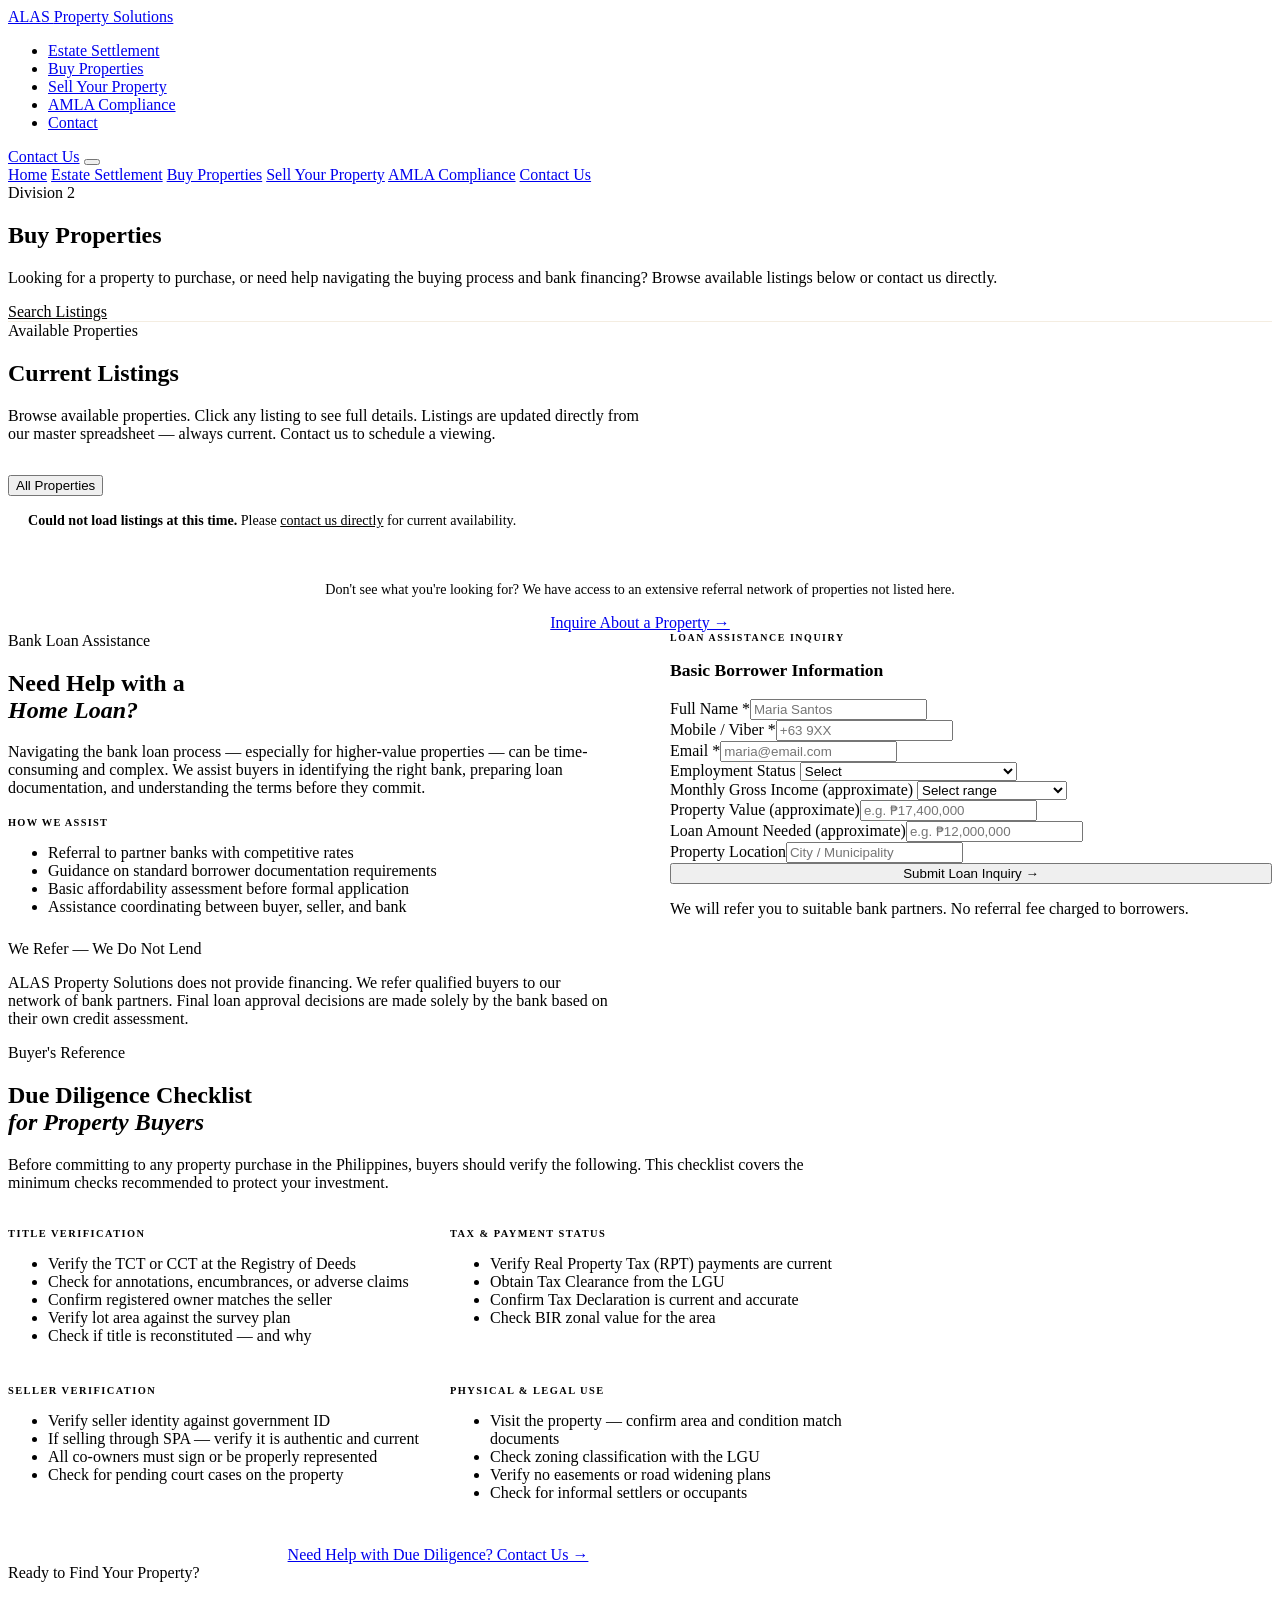
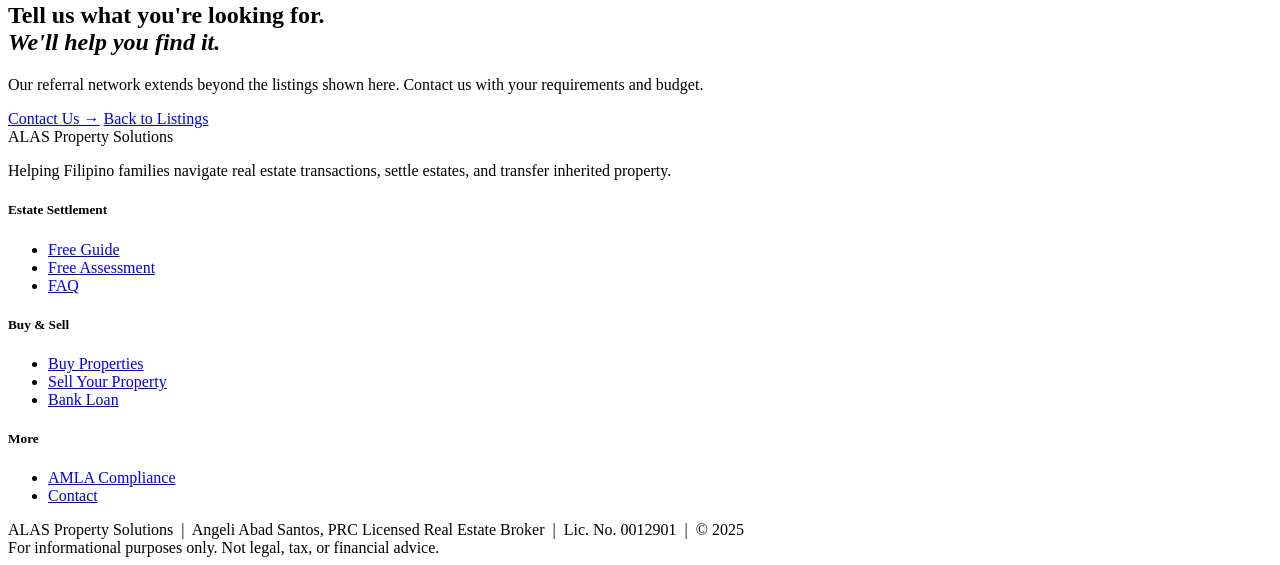
==== buy-properties.html @ 9b0189d0 "Add files via upload" ====
<!DOCTYPE html>
<html lang="en">
<head>
<meta charset="UTF-8">
<meta name="viewport" content="width=device-width, initial-scale=1.0">
<title>Buy Properties | ALAS Property Solutions</title>
<meta name="description" content="Search available property listings and get bank loan assistance with ALAS Property Solutions.">
<link rel="stylesheet" href="../css/alas.css">
<style>
/* ── LISTING CARD UPGRADES ── */
.listing-card{cursor:pointer;transition:transform .18s,box-shadow .18s}
.listing-card:hover{transform:translateY(-3px);box-shadow:0 8px 24px rgba(16,42,67,0.14)}
.listing-card:hover .listing-price{color:var(--gold)}
.listing-img img{width:100%;height:100%;object-fit:cover;display:block}
.listing-img{background:var(--steel);aspect-ratio:16/9;position:relative;overflow:hidden}
.listing-img .no-photo{display:flex;align-items:center;justify-content:center;height:100%;font-family:var(--font-sans);font-size:0.72rem;letter-spacing:.1em;text-transform:uppercase;color:var(--grey)}
.listing-highlights{display:flex;flex-wrap:wrap;gap:6px;margin:10px 0}
.hi-tag{font-family:var(--font-sans);font-size:0.65rem;font-weight:500;padding:3px 8px;background:var(--steel);color:var(--charcoal);border-radius:2px}
.listing-desc{font-size:0.78rem;color:var(--grey);line-height:1.55;margin-bottom:12px;display:-webkit-box;-webkit-line-clamp:2;-webkit-box-orient:vertical;overflow:hidden}

/* ── LOADING STATE ── */
.loading-grid{display:flex;flex-direction:column;align-items:center;justify-content:center;padding:60px 0;gap:14px}
.loading-spinner{width:32px;height:32px;border:2.5px solid var(--border-light);border-top-color:var(--gold);border-radius:50%;animation:spin .8s linear infinite}
@keyframes spin{to{transform:rotate(360deg)}}
.loading-text{font-family:var(--font-sans);font-size:0.75rem;letter-spacing:.1em;text-transform:uppercase;color:var(--grey)}

/* ── ERROR STATE ── */
.listing-error{background:var(--gold-pale);border:1px solid var(--border);border-left:3px solid var(--gold);padding:16px 20px;border-radius:0 2px 2px 0;font-size:0.88rem;color:var(--charcoal);display:none}

/* ── MODAL ── */
.modal-overlay{position:fixed;inset:0;background:rgba(16,42,67,0.78);z-index:300;display:flex;align-items:center;justify-content:center;padding:16px;opacity:0;pointer-events:none;transition:opacity .25s}
.modal-overlay.open{opacity:1;pointer-events:all}
.modal-box{background:var(--white);max-width:820px;width:100%;max-height:92vh;overflow-y:auto;border-radius:2px;position:relative;transform:translateY(16px);transition:transform .25s;box-shadow:0 24px 64px rgba(16,42,67,0.32)}
.modal-overlay.open .modal-box{transform:translateY(0)}
.modal-close{position:absolute;top:14px;right:14px;background:rgba(16,42,67,0.7);border:none;color:var(--white);width:34px;height:34px;border-radius:50%;font-size:1rem;cursor:pointer;display:flex;align-items:center;justify-content:center;transition:background .15s;z-index:10}
.modal-close:hover{background:var(--navy)}

/* ── PHOTO GALLERY ── */
.gallery-wrap{position:relative;background:var(--navy);aspect-ratio:16/9;overflow:hidden;user-select:none}
.gallery-slides{display:flex;height:100%;transition:transform .35s cubic-bezier(.4,0,.2,1)}
.gallery-slide{min-width:100%;height:100%;display:flex;align-items:center;justify-content:center;flex-shrink:0}
.gallery-slide img{width:100%;height:100%;object-fit:cover;display:block}
.gallery-no-photo{width:100%;height:100%;display:flex;align-items:center;justify-content:center;font-family:var(--font-sans);font-size:0.75rem;text-transform:uppercase;letter-spacing:.12em;color:var(--steel-blue)}
.gallery-btn{position:absolute;top:50%;transform:translateY(-50%);background:rgba(16,42,67,0.65);border:none;color:var(--white);width:40px;height:40px;border-radius:50%;font-size:1.1rem;cursor:pointer;display:flex;align-items:center;justify-content:center;transition:background .15s;z-index:5}
.gallery-btn:hover{background:var(--navy)}
.gallery-prev{left:12px}
.gallery-next{right:12px}
.gallery-btn.hidden{display:none}
.gallery-dots{position:absolute;bottom:10px;left:50%;transform:translateX(-50%);display:flex;gap:6px;z-index:5}
.gallery-dot{width:7px;height:7px;border-radius:50%;background:rgba(255,255,255,0.45);border:none;cursor:pointer;padding:0;transition:background .2s,transform .2s}
.gallery-dot.active{background:var(--gold);transform:scale(1.25)}
.gallery-counter{position:absolute;top:10px;left:12px;background:rgba(16,42,67,0.65);color:var(--white);font-family:var(--font-sans);font-size:0.65rem;font-weight:600;padding:3px 9px;border-radius:12px;z-index:5}

/* ── THUMBNAIL STRIP ── */
.gallery-thumbs{display:flex;gap:6px;padding:8px;background:var(--navy-dark,#0b1e30);overflow-x:auto;scrollbar-width:thin;scrollbar-color:var(--gold) transparent}
.gallery-thumbs::-webkit-scrollbar{height:3px}
.gallery-thumbs::-webkit-scrollbar-thumb{background:var(--gold);border-radius:2px}
.gallery-thumb{width:72px;height:50px;object-fit:cover;flex-shrink:0;cursor:pointer;opacity:.55;border:2px solid transparent;transition:opacity .15s,border-color .15s;border-radius:1px}
.gallery-thumb.active{opacity:1;border-color:var(--gold)}

/* ── MODAL HEADER & BODY ── */
.modal-header{background:var(--navy);padding:22px 28px 18px;position:relative}
.modal-type{font-family:var(--font-sans);font-size:0.6rem;font-weight:700;letter-spacing:.16em;text-transform:uppercase;color:var(--gold);margin-bottom:7px}
.modal-title{font-family:var(--font-serif);font-size:1.35rem;font-weight:700;color:var(--white);line-height:1.25;margin-bottom:5px}
.modal-loc{font-family:var(--font-body);font-size:0.85rem;color:var(--steel-blue)}
.modal-body{padding:24px 28px}
.modal-price-row{display:flex;align-items:baseline;gap:14px;margin-bottom:18px;padding-bottom:16px;border-bottom:1px solid var(--border-light)}
.modal-price{font-family:var(--font-serif);font-size:1.65rem;font-weight:700;color:var(--navy)}
.modal-status{font-family:var(--font-sans);font-size:0.65rem;font-weight:700;padding:3px 10px;border-radius:2px}
.ms-sale{background:var(--navy);color:var(--white)}
.ms-rent{background:var(--gold);color:var(--navy)}
.modal-specs{display:grid;grid-template-columns:repeat(auto-fill,minmax(130px,1fr));gap:8px;margin-bottom:20px}
.spec-item{background:var(--steel);padding:11px 13px;border-radius:2px}
.spec-label{font-family:var(--font-sans);font-size:0.58rem;font-weight:700;letter-spacing:.12em;text-transform:uppercase;color:var(--grey);margin-bottom:3px}
.spec-val{font-family:var(--font-body);font-size:0.87rem;font-weight:600;color:var(--navy)}
.modal-desc-title{font-family:var(--font-sans);font-size:0.65rem;font-weight:700;letter-spacing:.12em;text-transform:uppercase;color:var(--gold);margin-bottom:10px}
.modal-desc{font-family:var(--font-body);font-size:0.87rem;color:var(--charcoal);line-height:1.8;white-space:pre-wrap;margin-bottom:22px}
.modal-highlights{display:flex;flex-wrap:wrap;gap:6px;margin-bottom:20px}
.modal-cta{display:flex;gap:12px;flex-wrap:wrap;padding-top:18px;border-top:1px solid var(--border-light)}
</style>
</head>
<body>

<nav class="site-nav">
  <div class="nav-inner">
    <a href="../index.html" class="nav-logo">
      <div class="nav-logo-name">ALAS <span>Property Solutions</span></div>
    </a>
    <ul class="nav-links">
      <li><a href="estate-settlement.html">Estate Settlement</a></li>
      <li><a href="buy-properties.html" class="active">Buy Properties</a></li>
      <li><a href="sell-property.html">Sell Your Property</a></li>
      <li><a href="amla-compliance.html">AMLA Compliance</a></li>
      <li><a href="contact.html">Contact</a></li>
    </ul>
    <a href="contact.html" class="nav-cta-btn">Contact Us</a>
    <button class="hamburger" onclick="toggleMenu()" aria-label="Menu"><span></span><span></span><span></span></button>
  </div>
  <div class="mobile-menu" id="mobile-menu">
    <a href="../index.html">Home</a>
    <a href="estate-settlement.html">Estate Settlement</a>
    <a href="buy-properties.html">Buy Properties</a>
    <a href="sell-property.html">Sell Your Property</a>
    <a href="amla-compliance.html">AMLA Compliance</a>
    <a href="contact.html">Contact Us</a>
  </div>
</nav>

<section class="page-hero">
  <div class="container page-hero-inner">
    <span class="eyebrow">Division 2</span>
    <h1>Buy Properties</h1>
    <p class="sub">Looking for a property to purchase, or need help navigating the buying process and bank financing? Browse available listings below or contact us directly.</p>
    <div class="gold-rule"></div>
  </div>
</section>

<section class="section-sm" style="background:var(--navy);border-bottom:1px solid rgba(201,166,107,0.2)">
  <div class="container">
    <div style="display:flex;gap:8px;flex-wrap:wrap">
      <a href="#listings"  class="filter-btn" style="background:var(--gold);color:var(--navy);border-color:var(--gold)">Search Listings</a>
      <a href="#loan"      class="filter-btn" style="background:rgba(255,255,255,0.08);color:rgba(255,255,255,0.85);border-color:rgba(255,255,255,0.2)">Bank Loan Assistance</a>
      <a href="#diligence" class="filter-btn" style="background:rgba(255,255,255,0.08);color:rgba(255,255,255,0.85);border-color:rgba(255,255,255,0.2)">Due Diligence Checklist</a>
    </div>
  </div>
</section>

<!-- ═══ LISTINGS ═══ -->
<section class="section" id="listings" style="background:var(--ivory)">
  <div class="container">
    <div class="sec-intro" style="text-align:left;max-width:none;margin-bottom:32px">
      <span class="eyebrow">Available Properties</span>
      <h2>Current Listings</h2>
      <div class="gold-rule" style="margin:16px 0"></div>
      <p style="max-width:640px">Browse available properties. Click any listing to see full details. Listings are updated directly from our master spreadsheet — always current. Contact us to schedule a viewing.</p>
    </div>

    <!-- FILTER BUTTONS — populated by JS -->
    <div class="listing-filters" id="filter-bar">
      <button class="filter-btn active" onclick="filterListings('all',this)">All Properties</button>
    </div>

    <!-- LOADING STATE -->
    <div class="loading-grid" id="loading-state">
      <div class="loading-spinner"></div>
      <div class="loading-text">Loading listings…</div>
    </div>

    <!-- ERROR STATE -->
    <div class="listing-error" id="error-state">
      <strong>Could not load listings at this time.</strong> Please <a href="contact.html" style="color:var(--navy)">contact us directly</a> for current availability.
    </div>

    <!-- LISTING GRID — populated by JS -->
    <div class="listing-grid" id="listing-grid" style="display:none"></div>

    <div style="text-align:center;margin-top:36px">
      <p style="color:var(--grey);font-size:0.88rem;margin-bottom:16px">Don't see what you're looking for? We have access to an extensive referral network of properties not listed here.</p>
      <a href="contact.html" class="btn btn-primary">Inquire About a Property →</a>
    </div>
  </div>
</section>

<!-- ═══ LISTING DETAIL MODAL ═══ -->
<div class="modal-overlay" id="listing-modal" onclick="closeModalOnOverlay(event)">
  <div class="modal-box" id="modal-box">
    <!-- GALLERY -->
    <div class="gallery-wrap" id="gallery-wrap">
      <div class="gallery-slides" id="gallery-slides"></div>
      <button class="gallery-btn gallery-prev" id="gallery-prev" onclick="galleryMove(-1)" aria-label="Previous photo">&#8592;</button>
      <button class="gallery-btn gallery-next" id="gallery-next" onclick="galleryMove(1)" aria-label="Next photo">&#8594;</button>
      <div class="gallery-dots" id="gallery-dots"></div>
      <div class="gallery-counter" id="gallery-counter"></div>
    </div>
    <!-- THUMBNAILS -->
    <div class="gallery-thumbs" id="gallery-thumbs"></div>

    <button class="modal-close" onclick="closeModal()" aria-label="Close">✕</button>

    <div class="modal-header">
      <div class="modal-type" id="m-type"></div>
      <div class="modal-title" id="m-title"></div>
      <div class="modal-loc" id="m-loc"></div>
    </div>
    <div class="modal-body">
      <div class="modal-price-row">
        <div class="modal-price" id="m-price"></div>
        <span class="modal-status" id="m-status"></span>
      </div>
      <div class="modal-specs" id="m-specs"></div>
      <div id="m-highlights-wrap" style="margin-bottom:16px">
        <div class="modal-desc-title">Key Features</div>
        <div class="modal-highlights" id="m-highlights"></div>
      </div>
      <div id="m-desc-wrap">
        <div class="modal-desc-title">About This Property</div>
        <div class="modal-desc" id="m-desc"></div>
      </div>
      <div class="modal-cta">
        <a href="contact.html" class="btn btn-primary">Inquire About This Property →</a>
        <a href="#" id="m-viber" class="btn btn-outline" target="_blank" style="display:none">Message on Viber →</a>
      </div>
    </div>
  </div>
</div>

<!-- ═══ BANK LOAN ═══ -->
<section class="section" id="loan" style="background:var(--white)">
  <div class="container">
    <div style="display:grid;grid-template-columns:1fr 1fr;gap:60px;align-items:start">
      <div>
        <span class="eyebrow">Bank Loan Assistance</span>
        <h2>Need Help with a<br><em>Home Loan?</em></h2>
        <div class="gold-rule"></div>
        <p style="margin-bottom:20px">Navigating the bank loan process — especially for higher-value properties — can be time-consuming and complex. We assist buyers in identifying the right bank, preparing loan documentation, and understanding the terms before they commit.</p>
        <div style="font-family:var(--font-sans);font-size:0.65rem;font-weight:700;letter-spacing:0.12em;text-transform:uppercase;color:var(--gold);margin-bottom:12px">How we assist</div>
        <ul class="checklist" style="margin-bottom:24px">
          <li>Referral to partner banks with competitive rates</li>
          <li>Guidance on standard borrower documentation requirements</li>
          <li>Basic affordability assessment before formal application</li>
          <li>Assistance coordinating between buyer, seller, and bank</li>
        </ul>
        <div class="insight-box">
          <div class="insight-strip"></div>
          <div class="insight-body">
            <div class="insight-label">We Refer — We Do Not Lend</div>
            <p>ALAS Property Solutions does not provide financing. We refer qualified buyers to our network of bank partners. Final loan approval decisions are made solely by the bank based on their own credit assessment.</p>
          </div>
        </div>
      </div>
      <div class="form-card">
        <div style="font-family:var(--font-sans);font-size:0.62rem;font-weight:700;letter-spacing:0.16em;text-transform:uppercase;color:var(--gold);margin-bottom:12px">Loan Assistance Inquiry</div>
        <h3 style="margin-bottom:18px;font-size:1.1rem">Basic Borrower Information</h3>
        <form onsubmit="formSuccess(event,this)">
          <div class="form-row-2">
            <div class="form-group"><label>Full Name <span style="color:var(--gold)">*</span></label><input type="text" placeholder="Maria Santos" required></div>
            <div class="form-group"><label>Mobile / Viber <span style="color:var(--gold)">*</span></label><input type="tel" placeholder="+63 9XX" required></div>
          </div>
          <div class="form-group"><label>Email <span style="color:var(--gold)">*</span></label><input type="email" placeholder="maria@email.com" required></div>
          <div class="form-group"><label>Employment Status</label>
            <select><option value="">Select</option><option>Employed — Local</option><option>Employed — Abroad (OFW)</option><option>Self-Employed / Business Owner</option><option>Professional</option><option>Retired</option></select>
          </div>
          <div class="form-group"><label>Monthly Gross Income (approximate)</label>
            <select><option value="">Select range</option><option>Below ₱50,000</option><option>₱50,000 – ₱100,000</option><option>₱100,000 – ₱200,000</option><option>₱200,000 – ₱500,000</option><option>Above ₱500,000</option><option>Prefer not to say</option></select>
          </div>
          <div class="form-group"><label>Property Value (approximate)</label><input type="text" placeholder="e.g. ₱17,400,000"></div>
          <div class="form-group"><label>Loan Amount Needed (approximate)</label><input type="text" placeholder="e.g. ₱12,000,000"></div>
          <div class="form-group"><label>Property Location</label><input type="text" placeholder="City / Municipality"></div>
          <button type="submit" class="btn btn-primary" style="width:100%">Submit Loan Inquiry →</button>
          <p class="form-note">We will refer you to suitable bank partners. No referral fee charged to borrowers.</p>
        </form>
      </div>
    </div>
  </div>
</section>

<!-- ═══ DUE DILIGENCE ═══ -->
<section class="section" id="diligence" style="background:var(--steel)">
  <div class="container" style="max-width:860px">
    <div class="sec-intro" style="text-align:left;margin-bottom:36px">
      <span class="eyebrow">Buyer's Reference</span>
      <h2>Due Diligence Checklist<br><em>for Property Buyers</em></h2>
      <div class="gold-rule" style="margin:20px 0"></div>
      <p>Before committing to any property purchase in the Philippines, buyers should verify the following. This checklist covers the minimum checks recommended to protect your investment.</p>
    </div>
    <div style="display:grid;grid-template-columns:1fr 1fr;gap:24px">
      <div class="card card-gold-top">
        <div style="font-family:var(--font-sans);font-size:0.65rem;font-weight:700;letter-spacing:0.14em;text-transform:uppercase;color:var(--gold);margin-bottom:14px">Title Verification</div>
        <ul class="checklist">
          <li>Verify the TCT or CCT at the Registry of Deeds</li>
          <li>Check for annotations, encumbrances, or adverse claims</li>
          <li>Confirm registered owner matches the seller</li>
          <li>Verify lot area against the survey plan</li>
          <li>Check if title is reconstituted — and why</li>
        </ul>
      </div>
      <div class="card card-gold-top">
        <div style="font-family:var(--font-sans);font-size:0.65rem;font-weight:700;letter-spacing:0.14em;text-transform:uppercase;color:var(--gold);margin-bottom:14px">Tax &amp; Payment Status</div>
        <ul class="checklist">
          <li>Verify Real Property Tax (RPT) payments are current</li>
          <li>Obtain Tax Clearance from the LGU</li>
          <li>Confirm Tax Declaration is current and accurate</li>
          <li>Check BIR zonal value for the area</li>
        </ul>
      </div>
      <div class="card card-gold-top">
        <div style="font-family:var(--font-sans);font-size:0.65rem;font-weight:700;letter-spacing:0.14em;text-transform:uppercase;color:var(--gold);margin-bottom:14px">Seller Verification</div>
        <ul class="checklist">
          <li>Verify seller identity against government ID</li>
          <li>If selling through SPA — verify it is authentic and current</li>
          <li>All co-owners must sign or be properly represented</li>
          <li>Check for pending court cases on the property</li>
        </ul>
      </div>
      <div class="card card-gold-top">
        <div style="font-family:var(--font-sans);font-size:0.65rem;font-weight:700;letter-spacing:0.14em;text-transform:uppercase;color:var(--gold);margin-bottom:14px">Physical &amp; Legal Use</div>
        <ul class="checklist">
          <li>Visit the property — confirm area and condition match documents</li>
          <li>Check zoning classification with the LGU</li>
          <li>Verify no easements or road widening plans</li>
          <li>Check for informal settlers or occupants</li>
        </ul>
      </div>
    </div>
    <div style="margin-top:28px;text-align:center">
      <a href="contact.html" class="btn btn-primary">Need Help with Due Diligence? Contact Us →</a>
    </div>
  </div>
</section>

<section class="cta-section">
  <div class="container">
    <div class="cta-inner">
      <span class="eyebrow" style="color:var(--gold)">Ready to Find Your Property?</span>
      <h2 style="color:var(--white)">Tell us what you're looking for.<br><em>We'll help you find it.</em></h2>
      <p>Our referral network extends beyond the listings shown here. Contact us with your requirements and budget.</p>
      <div class="cta-pair">
        <a href="contact.html" class="btn btn-gold">Contact Us →</a>
        <a href="#listings" class="btn btn-outline-white">Back to Listings</a>
      </div>
    </div>
  </div>
</section>

<footer class="site-footer">
  <div class="container">
    <div class="footer-grid">
      <div class="footer-brand"><div class="fb-name">ALAS <span>Property Solutions</span></div><p>Helping Filipino families navigate real estate transactions, settle estates, and transfer inherited property.</p></div>
      <div class="footer-col"><h5>Estate Settlement</h5><ul><li><a href="estate-settlement.html#guide">Free Guide</a></li><li><a href="estate-settlement.html#assessment">Free Assessment</a></li><li><a href="estate-settlement.html#faq">FAQ</a></li></ul></div>
      <div class="footer-col"><h5>Buy &amp; Sell</h5><ul><li><a href="buy-properties.html#listings">Buy Properties</a></li><li><a href="sell-property.html">Sell Your Property</a></li><li><a href="buy-properties.html#loan">Bank Loan</a></li></ul></div>
      <div class="footer-col"><h5>More</h5><ul><li><a href="amla-compliance.html">AMLA Compliance</a></li><li><a href="contact.html">Contact</a></li></ul></div>
    </div>
    <div class="footer-bottom">
      <div class="fb-left">ALAS Property Solutions &nbsp;|&nbsp; Angeli Abad Santos, PRC Licensed Real Estate Broker &nbsp;|&nbsp; Lic. No. 0012901 &nbsp;|&nbsp; © 2025</div>
      <div class="footer-disclaimer">For informational purposes only. Not legal, tax, or financial advice.</div>
    </div>
  </div>
</footer>

<script>
// ══════════════════════════════════════════════════════
//  CONFIGURATION — REPLACE WITH YOUR GOOGLE SHEET ID
// ══════════════════════════════════════════════════════
const SHEET_ID   = '1cZrtdy9DOA8JxHDTeMJYgE4w4Do30w3MtXEnVg93g4k';
const SHEET_NAME = 'Listings';

const TYPE_MAP = {
  'townhouse':'house','house and lot':'house','house':'house',
  'condominium':'condo','condo':'condo',
  'vacant lot':'lot','agricultural land':'lot','lot':'lot','farm lot':'lot',
  'commercial':'commercial','apartment building':'commercial','office':'commercial',
  'industrial':'industrial'
};
const TYPE_LABELS = {
  house:'House &amp; Lot', condo:'Condominium',
  lot:'Lot / Land', commercial:'Commercial', industrial:'Industrial'
};

// Photo columns — supports up to 10 photos per listing
const PHOTO_COLS = [
  'Photo URL 1','Photo URL 2','Photo URL 3','Photo URL 4','Photo URL 5',
  'Photo URL 6','Photo URL 7','Photo URL 8','Photo URL 9','Photo URL 10'
];

let allListings = [];
let gCurrent    = 0;
let gPhotos     = [];
let touchStartX = 0;

// ── FETCH — uses CSV export (only needs Sheet shared as "Anyone with link") ──
async function loadListings() {
  // CSV export URL — works as long as Sheet is shared publicly (no publishing needed)
  const url = `https://docs.google.com/spreadsheets/d/${SHEET_ID}/gviz/tq?tqx=out:csv&sheet=${encodeURIComponent(SHEET_NAME)}`;
  try {
    const res  = await fetch(url);
    if (!res.ok) throw new Error(`HTTP ${res.status} — check Sheet is shared publicly`);
    const csv  = await res.text();

    // Parse CSV properly (handles quoted fields with commas and newlines)
    const rows   = parseCSV(csv);
    if (rows.length < 2) throw new Error('Sheet returned no data');

    const headers = rows[0].map(h => h.trim());
    // Row index 1 is the notes/instructions row — skip it
    // Data starts at row index 2
    allListings = rows.slice(2)
      .filter(r => r[0] && r[0].trim())   // skip empty rows
      .map(r => {
        const obj = {};
        headers.forEach((h, i) => { obj[h] = (r[i] || '').trim(); });
        return obj;
      })
      .filter(l => l['Status'] && !['sold','hidden'].includes(l['Status'].toLowerCase()));

    buildFilterButtons();
    renderListings(allListings);
    document.getElementById('loading-state').style.display = 'none';
    document.getElementById('listing-grid').style.display  = 'grid';
  } catch(e) {
    console.error('Listings error:', e);
    document.getElementById('loading-state').style.display = 'none';
    document.getElementById('error-state').style.display   = 'block';
  }
}

// RFC 4180 CSV parser — handles quoted fields with embedded commas and newlines
function parseCSV(text) {
  const rows = [];
  let row = [], field = '', inQuotes = false;
  for (let i = 0; i < text.length; i++) {
    const ch = text[i], next = text[i+1];
    if (inQuotes) {
      if (ch === '"' && next === '"') { field += '"'; i++; }
      else if (ch === '"') { inQuotes = false; }
      else { field += ch; }
    } else {
      if (ch === '"') { inQuotes = true; }
      else if (ch === ',') { row.push(field); field = ''; }
      else if (ch === '\n' || (ch === '\r' && next === '\n')) {
        if (ch === '\r') i++;
        row.push(field); rows.push(row); row = []; field = '';
      } else { field += ch; }
    }
  }
  if (field || row.length) { row.push(field); rows.push(row); }
  return rows;
}

function buildFilterButtons() {
  const types = [...new Set(allListings.map(l => normalizeType(l['Property Type'])))].filter(Boolean);
  const bar   = document.getElementById('filter-bar');
  bar.innerHTML = "<button class=\"filter-btn active\" onclick=\"filterListings('all',this)\">All Properties</button>";
  types.forEach(t => {
    if (TYPE_LABELS[t]) bar.innerHTML += `<button class="filter-btn" onclick="filterListings('${t}',this)">${TYPE_LABELS[t]}</button>`;
  });
}

function normalizeType(raw) { return TYPE_MAP[(raw||'').toLowerCase()] || 'other'; }
function getPhotos(l) { return PHOTO_COLS.map(col => l[col] || '').filter(Boolean); }

// ── RENDER CARDS ──
function renderListings(list) {
  const grid = document.getElementById('listing-grid');
  if (!list.length) {
    grid.innerHTML = '<p style="color:var(--grey);font-size:0.9rem;padding:20px 0">No properties found. Please check back soon.</p>';
    return;
  }
  // Always use the index from allListings so openModal works correctly after filtering
  grid.innerHTML = list.map(l => {
    const originalIdx = allListings.indexOf(l);
    return cardHTML(l, originalIdx);
  }).join('');
}

function cardHTML(l, idx) {
  // idx is ALWAYS the index in allListings — safe across filtering
  const type    = normalizeType(l['Property Type']);
  const status  = l['Status'] || 'For Sale';
  const tagCls  = (status.toLowerCase().includes('lease')||status.toLowerCase().includes('rent')) ? 'tag-rent' : 'tag-sale';
  const price   = l['Price Display'] || (l['Price (PHP)'] ? '\u20b1'+Number(l['Price (PHP)']).toLocaleString() : 'Price on Request');
  const photos  = getPhotos(l);
  const photo1  = photos[0] || '';
  const imgHTML = photo1
    ? `<img src="${escHtml(photo1)}" alt="${escHtml(l['Property Name'])}" loading="lazy" style="width:100%;height:100%;object-fit:cover;display:block">`
    : '<div class="no-photo" style="display:flex;align-items:center;justify-content:center;height:100%;font-family:var(--font-sans);font-size:0.7rem;letter-spacing:.1em;text-transform:uppercase;color:var(--grey)">[ Property Photo ]</div>';
  const badge   = photos.length > 1
    ? `<span style="position:absolute;bottom:8px;right:10px;background:rgba(16,42,67,0.72);color:white;font-size:0.62rem;font-family:var(--font-sans);font-weight:600;padding:2px 8px;border-radius:10px">\ud83d\udcf7 ${photos.length}</span>`
    : '';
  const hi = [
    l['Bedrooms']      ? l['Bedrooms']+' BR'           : '',
    l['Bathrooms']     ? l['Bathrooms']+' Bath'         : '',
    l['Lot Area (sqm)']   ? l['Lot Area (sqm)']+'sqm lot'   : '',
    l['Floor Area (sqm)'] ? l['Floor Area (sqm)']+'sqm floor': '',
    l['Garage'] || ''
  ].filter(Boolean).map(h=>`<span class="hi-tag">${escHtml(h)}</span>`).join('');
  // data-idx stores the ORIGINAL index in allListings — click always opens the right listing
  return `<div class="listing-card" data-type="${type}" data-idx="${idx}" onclick="openModal(this.dataset.idx)">
    <div class="listing-img">
      <span class="listing-tag ${tagCls}">${escHtml(status)}</span>
      ${imgHTML}${badge}
    </div>
    <div class="listing-body">
      <div class="listing-type">${escHtml(l['Property Type']||'')}</div>
      <h4>${escHtml(l['Property Name']||'')}</h4>
      <div class="listing-location">\ud83d\udccd ${escHtml(l['Location / City']||'')}</div>
      ${hi ? `<div class="listing-highlights">${hi}</div>` : ''}
      ${l['Short Description'] ? `<div class="listing-desc">${escHtml(l['Short Description'])}</div>` : ''}
      <div class="listing-price">${escHtml(price)}</div>
      <div style="margin-top:10px;font-family:var(--font-sans);font-size:0.68rem;font-weight:600;color:var(--gold);letter-spacing:0.06em">View Details →</div>
    </div>
  </div>`;
}

function filterListings(type,btn) {
  document.querySelectorAll('#filter-bar .filter-btn').forEach(b=>b.classList.remove('active'));
  btn.classList.add('active');
  renderListings(type==='all' ? allListings : allListings.filter(l=>normalizeType(l['Property Type'])===type));
}

// ── GALLERY ──
function buildGallery(photos) {
  gPhotos=photos; gCurrent=0;
  const slides=document.getElementById('gallery-slides');
  const dots  =document.getElementById('gallery-dots');
  const thumbs=document.getElementById('gallery-thumbs');
  const wrap  =document.getElementById('gallery-thumbs');
  if (!photos.length) {
    slides.innerHTML='<div class="gallery-slide"><div class="gallery-no-photo">[ No Photos Available ]</div></div>';
    dots.innerHTML=thumbs.innerHTML='';
    document.getElementById('gallery-prev').classList.add('hidden');
    document.getElementById('gallery-next').classList.add('hidden');
    document.getElementById('gallery-counter').textContent='';
    wrap.style.display='none'; return;
  }
  slides.innerHTML=photos.map((u,i)=>`<div class="gallery-slide"><img src="${escHtml(u)}" alt="Photo ${i+1}" loading="${i===0?'eager':'lazy'}"></div>`).join('');
  dots.innerHTML  =photos.length>1 ? photos.map((_,i)=>`<button class="gallery-dot${i===0?' active':''}" onclick="galleryGoTo(${i})" aria-label="Photo ${i+1}"></button>`).join('') : '';
  thumbs.innerHTML=photos.length>1 ? photos.map((u,i)=>`<img class="gallery-thumb${i===0?' active':''}" src="${escHtml(u)}" onclick="galleryGoTo(${i})" loading="${i===0?'eager':'lazy'}" alt="Thumb ${i+1}">`).join('') : '';
  wrap.style.display=photos.length>1?'flex':'none';
  updateGalleryUI();
}

function galleryGoTo(idx){gCurrent=Math.max(0,Math.min(idx,gPhotos.length-1));updateGalleryUI();}
function galleryMove(dir){galleryGoTo(gCurrent+dir);}

function updateGalleryUI(){
  const n=gPhotos.length;
  document.getElementById('gallery-slides').style.transform=`translateX(-${gCurrent*100}%)`;
  document.querySelectorAll('.gallery-dot').forEach((d,i)=>d.classList.toggle('active',i===gCurrent));
  document.querySelectorAll('.gallery-thumb').forEach((t,i)=>{
    t.classList.toggle('active',i===gCurrent);
    if(i===gCurrent) t.scrollIntoView({block:'nearest',inline:'center',behavior:'smooth'});
  });
  document.getElementById('gallery-counter').textContent=n>1?`${gCurrent+1} / ${n}`:'';
  document.getElementById('gallery-prev').classList.toggle('hidden',gCurrent===0);
  document.getElementById('gallery-next').classList.toggle('hidden',gCurrent===n-1);
}

// Touch swipe
document.addEventListener('touchstart',e=>{if(document.getElementById('listing-modal').classList.contains('open'))touchStartX=e.touches[0].clientX;},{passive:true});
document.addEventListener('touchend',e=>{
  if(!document.getElementById('listing-modal').classList.contains('open'))return;
  const diff=touchStartX-e.changedTouches[0].clientX;
  if(Math.abs(diff)>40)galleryMove(diff>0?1:-1);
},{passive:true});

// ── MODAL ──
function openModal(idx) {
  const i = parseInt(idx, 10);
  const l = allListings[i];
  if (!l) { console.error('No listing at index', idx); return; }
  const status=l['Status']||'For Sale';
  const price=l['Price Display']||(l['Price (PHP)']?'\u20b1'+Number(l['Price (PHP)']).toLocaleString():'Price on Request');
  const stCls=(status.toLowerCase().includes('lease')||status.toLowerCase().includes('rent'))?'ms-rent':'ms-sale';
  buildGallery(getPhotos(l));
  document.getElementById('m-type').textContent=l['Property Type']||'';
  document.getElementById('m-title').textContent=l['Property Name']||'';
  document.getElementById('m-loc').textContent='\ud83d\udccd '+(l['Location / City']||'');
  document.getElementById('m-price').textContent=price;
  document.getElementById('m-status').className='modal-status '+stCls;
  document.getElementById('m-status').textContent=status;
  const specs=[['Lot Area',l['Lot Area (sqm)']?l['Lot Area (sqm)']+' sqm':null],
    ['Floor Area',l['Floor Area (sqm)']?l['Floor Area (sqm)']+' sqm':null],
    ['Bedrooms',l['Bedrooms']||null],['Bathrooms',l['Bathrooms']||null],
    ['Garage',l['Garage']||null],['Title',l['Title Status']||null],
    ['Payment',l['Payment Terms']||null],['CGT',l['CGT']||null]].filter(s=>s[1]);
  document.getElementById('m-specs').innerHTML=specs.map(s=>`<div class="spec-item"><div class="spec-label">${s[0]}</div><div class="spec-val">${escHtml(s[1])}</div></div>`).join('');
  const hls=(l['Key Highlights']||'').split('|').map(h=>h.trim()).filter(Boolean);
  const hlW=document.getElementById('m-highlights-wrap');
  if(hls.length){document.getElementById('m-highlights').innerHTML=hls.map(h=>`<span class="hi-tag">${escHtml(h)}</span>`).join('');hlW.style.display='block';}
  else hlW.style.display='none';
  const dW=document.getElementById('m-desc-wrap');
  if(l['Full Description']){document.getElementById('m-desc').textContent=l['Full Description'];dW.style.display='block';}
  else dW.style.display='none';
  const vib=document.getElementById('m-viber');
  if(l['Viber Link']){vib.href=l['Viber Link'];vib.style.display='inline-block';}else vib.style.display='none';
  document.getElementById('listing-modal').classList.add('open');
  document.getElementById('modal-box').scrollTop=0;
  document.body.style.overflow='hidden';
}

function closeModal(){document.getElementById('listing-modal').classList.remove('open');document.body.style.overflow='';}
function closeModalOnOverlay(e){if(e.target===document.getElementById('listing-modal'))closeModal();}
document.addEventListener('keydown',e=>{
  if(!document.getElementById('listing-modal').classList.contains('open'))return;
  if(e.key==='Escape')closeModal();
  if(e.key==='ArrowLeft')galleryMove(-1);
  if(e.key==='ArrowRight')galleryMove(1);
});

function escHtml(s){return String(s||'').replace(/&/g,'&amp;').replace(/</g,'&lt;').replace(/>/g,'&gt;').replace(/"/g,'&quot;');}
function toggleMenu(){document.getElementById('mobile-menu').classList.toggle('open');}
function formSuccess(e,form){e.preventDefault();form.innerHTML='<div style="text-align:center;padding:24px"><div style="font-size:1.5rem;margin-bottom:10px">\u2714</div><div style="font-family:var(--font-serif);font-size:1.1rem;color:var(--navy)">Thank you.</div><p style="font-size:0.85rem;color:var(--grey);margin-top:8px">We will be in touch within 1\u20132 business days.</p></div>';}

loadListings();
</script>
</body>
</html>
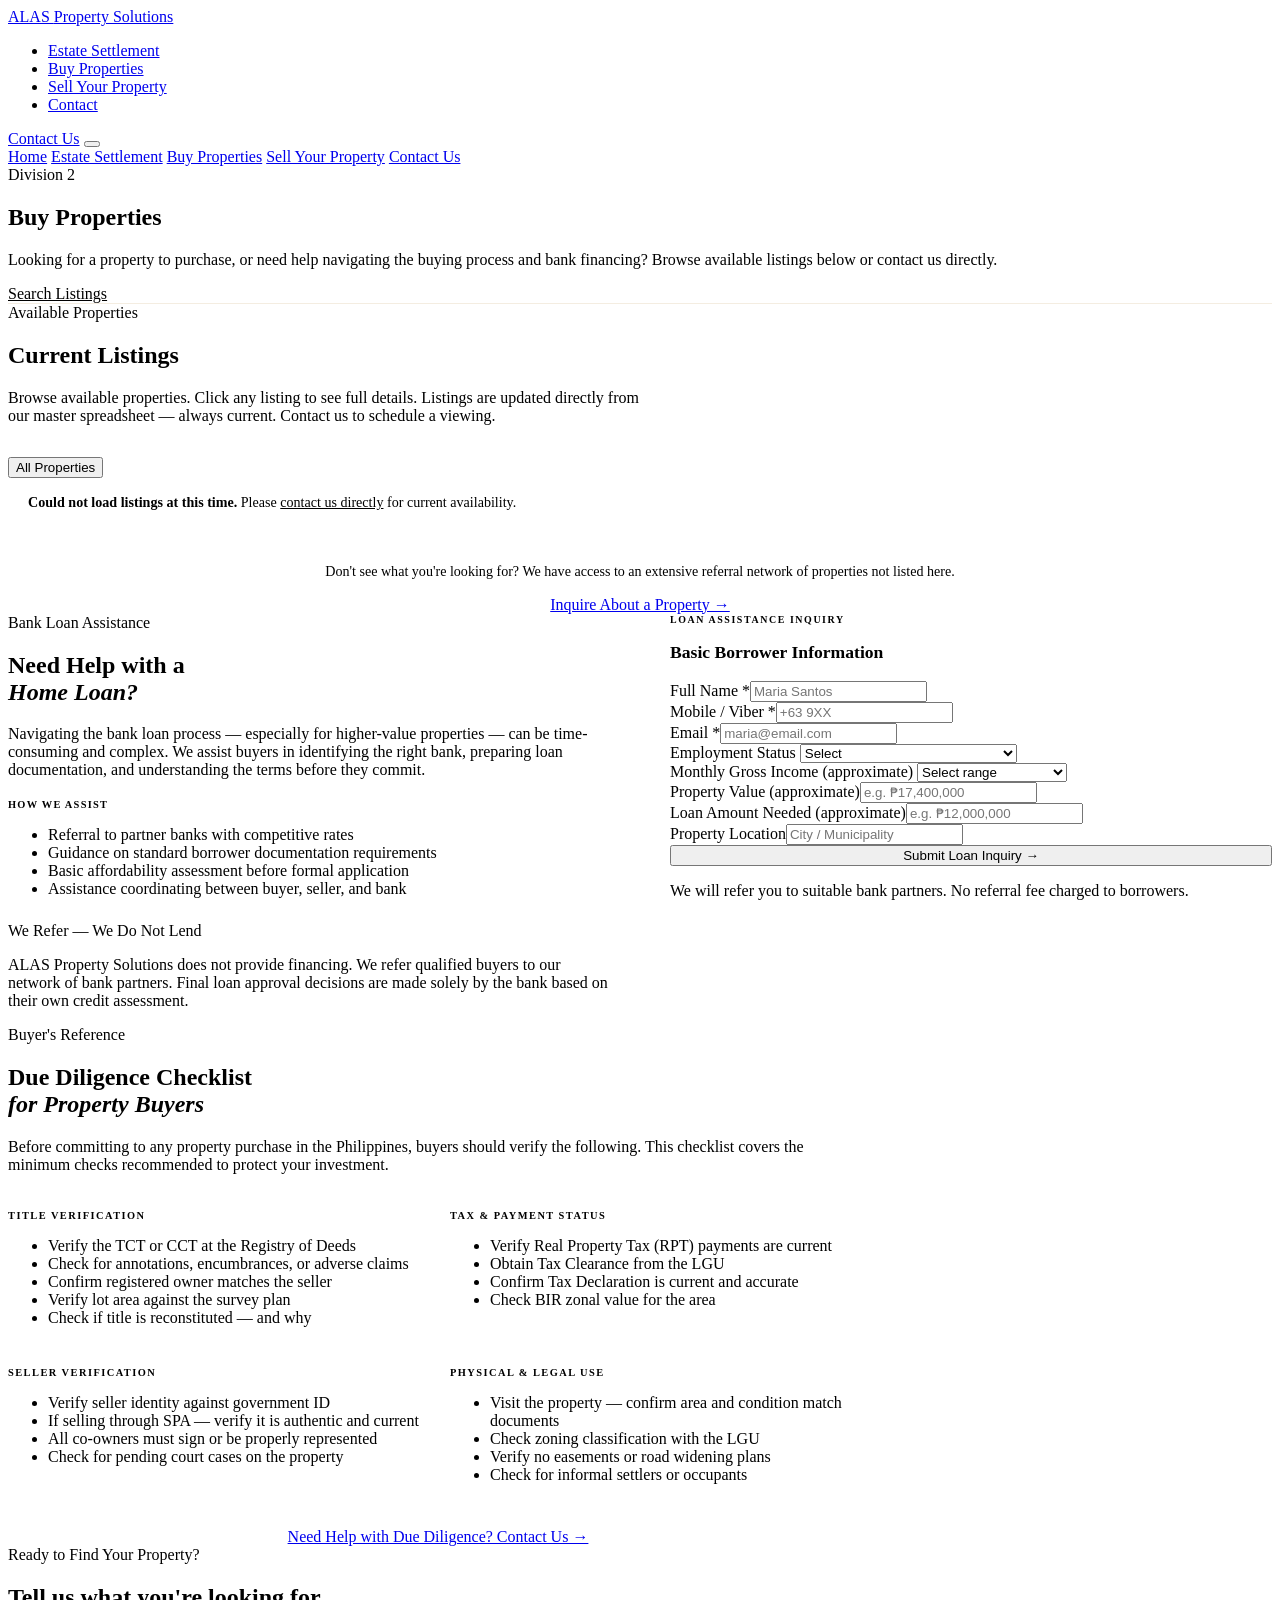
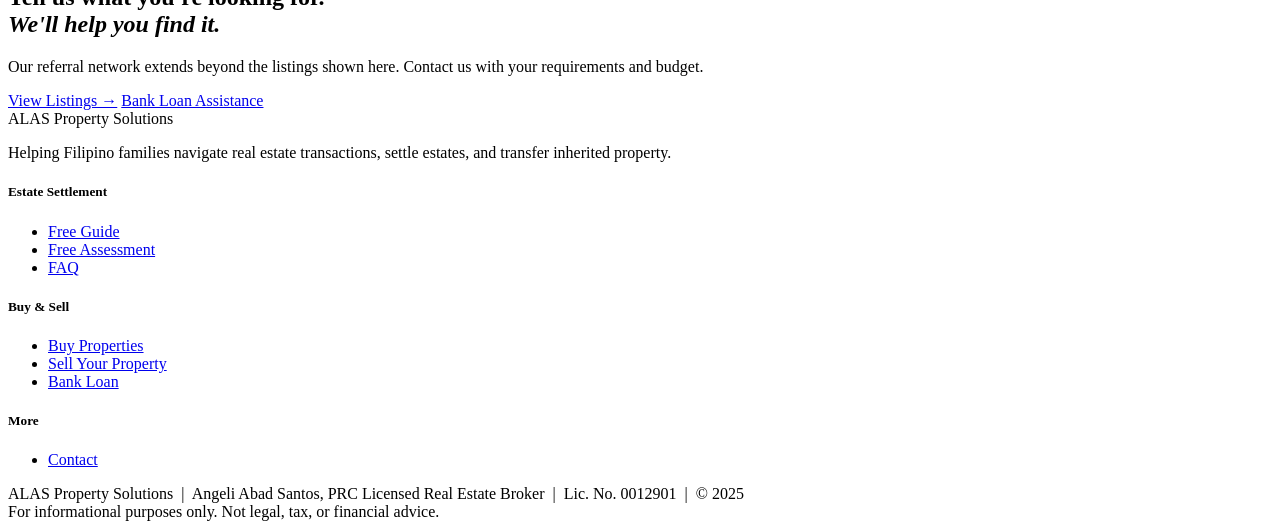
==== commit 8b91ca16: "Update buy-properties.html" ====
--- a/buy-properties.html
+++ b/buy-properties.html
@@ -90,7 +90,6 @@
       <li><a href="estate-settlement.html">Estate Settlement</a></li>
       <li><a href="buy-properties.html" class="active">Buy Properties</a></li>
       <li><a href="sell-property.html">Sell Your Property</a></li>
-      <li><a href="amla-compliance.html">AMLA Compliance</a></li>
       <li><a href="contact.html">Contact</a></li>
     </ul>
     <a href="contact.html" class="nav-cta-btn">Contact Us</a>
@@ -101,7 +100,6 @@
     <a href="estate-settlement.html">Estate Settlement</a>
     <a href="buy-properties.html">Buy Properties</a>
     <a href="sell-property.html">Sell Your Property</a>
-    <a href="amla-compliance.html">AMLA Compliance</a>
     <a href="contact.html">Contact Us</a>
   </div>
 </nav>
@@ -315,8 +313,8 @@
       <h2 style="color:var(--white)">Tell us what you're looking for.<br><em>We'll help you find it.</em></h2>
       <p>Our referral network extends beyond the listings shown here. Contact us with your requirements and budget.</p>
       <div class="cta-pair">
-        <a href="contact.html" class="btn btn-gold">Contact Us →</a>
-        <a href="#listings" class="btn btn-outline-white">Back to Listings</a>
+        <a href="#listings" class="btn btn-gold">View Listings →</a>
+        <a href="#loan" class="btn btn-outline-white">Bank Loan Assistance</a>
       </div>
     </div>
   </div>
@@ -328,7 +326,7 @@
       <div class="footer-brand"><div class="fb-name">ALAS <span>Property Solutions</span></div><p>Helping Filipino families navigate real estate transactions, settle estates, and transfer inherited property.</p></div>
       <div class="footer-col"><h5>Estate Settlement</h5><ul><li><a href="estate-settlement.html#guide">Free Guide</a></li><li><a href="estate-settlement.html#assessment">Free Assessment</a></li><li><a href="estate-settlement.html#faq">FAQ</a></li></ul></div>
       <div class="footer-col"><h5>Buy &amp; Sell</h5><ul><li><a href="buy-properties.html#listings">Buy Properties</a></li><li><a href="sell-property.html">Sell Your Property</a></li><li><a href="buy-properties.html#loan">Bank Loan</a></li></ul></div>
-      <div class="footer-col"><h5>More</h5><ul><li><a href="amla-compliance.html">AMLA Compliance</a></li><li><a href="contact.html">Contact</a></li></ul></div>
+      <div class="footer-col"><h5>More</h5><ul><li><a href="contact.html">Contact</a></li></ul></div>
     </div>
     <div class="footer-bottom">
       <div class="fb-left">ALAS Property Solutions &nbsp;|&nbsp; Angeli Abad Santos, PRC Licensed Real Estate Broker &nbsp;|&nbsp; Lic. No. 0012901 &nbsp;|&nbsp; © 2025</div>
@@ -339,7 +337,7 @@
 
 <script>
 // ══════════════════════════════════════════════════════
-//  CONFIGURATION — REPLACE WITH YOUR GOOGLE SHEET ID
+//  CONFIGURATION
 // ══════════════════════════════════════════════════════
 const SHEET_ID   = '1cZrtdy9DOA8JxHDTeMJYgE4w4Do30w3MtXEnVg93g4k';
 const SHEET_NAME = 'Listings';
@@ -369,22 +367,20 @@
 
 // ── FETCH — uses CSV export (only needs Sheet shared as "Anyone with link") ──
 async function loadListings() {
-  // CSV export URL — works as long as Sheet is shared publicly (no publishing needed)
   const url = `https://docs.google.com/spreadsheets/d/${SHEET_ID}/gviz/tq?tqx=out:csv&sheet=${encodeURIComponent(SHEET_NAME)}`;
   try {
     const res  = await fetch(url);
     if (!res.ok) throw new Error(`HTTP ${res.status} — check Sheet is shared publicly`);
     const csv  = await res.text();
 
-    // Parse CSV properly (handles quoted fields with commas and newlines)
     const rows   = parseCSV(csv);
     if (rows.length < 2) throw new Error('Sheet returned no data');
 
     const headers = rows[0].map(h => h.trim());
-    // Row index 1 is the notes/instructions row — skip it
-    // Data starts at row index 2
-    allListings = rows.slice(2)
-      .filter(r => r[0] && r[0].trim())   // skip empty rows
+    // NOTE: rows.slice(1) assumes data starts right after headers (row 2).
+    // If your Sheet has an extra notes/instructions row, change to rows.slice(2)
+    allListings = rows.slice(1)
+      .filter(r => r[0] && r[0].trim())
       .map(r => {
         const obj = {};
         headers.forEach((h, i) => { obj[h] = (r[i] || '').trim(); });
@@ -403,7 +399,6 @@
   }
 }
 
-// RFC 4180 CSV parser — handles quoted fields with embedded commas and newlines
 function parseCSV(text) {
   const rows = [];
   let row = [], field = '', inQuotes = false;
@@ -438,14 +433,12 @@
 function normalizeType(raw) { return TYPE_MAP[(raw||'').toLowerCase()] || 'other'; }
 function getPhotos(l) { return PHOTO_COLS.map(col => l[col] || '').filter(Boolean); }
 
-// ── RENDER CARDS ──
 function renderListings(list) {
   const grid = document.getElementById('listing-grid');
   if (!list.length) {
     grid.innerHTML = '<p style="color:var(--grey);font-size:0.9rem;padding:20px 0">No properties found. Please check back soon.</p>';
     return;
   }
-  // Always use the index from allListings so openModal works correctly after filtering
   grid.innerHTML = list.map(l => {
     const originalIdx = allListings.indexOf(l);
     return cardHTML(l, originalIdx);
@@ -453,7 +446,6 @@
 }
 
 function cardHTML(l, idx) {
-  // idx is ALWAYS the index in allListings — safe across filtering
   const type    = normalizeType(l['Property Type']);
   const status  = l['Status'] || 'For Sale';
   const tagCls  = (status.toLowerCase().includes('lease')||status.toLowerCase().includes('rent')) ? 'tag-rent' : 'tag-sale';
@@ -473,7 +465,6 @@
     l['Floor Area (sqm)'] ? l['Floor Area (sqm)']+'sqm floor': '',
     l['Garage'] || ''
   ].filter(Boolean).map(h=>`<span class="hi-tag">${escHtml(h)}</span>`).join('');
-  // data-idx stores the ORIGINAL index in allListings — click always opens the right listing
   return `<div class="listing-card" data-type="${type}" data-idx="${idx}" onclick="openModal(this.dataset.idx)">
     <div class="listing-img">
       <span class="listing-tag ${tagCls}">${escHtml(status)}</span>
@@ -497,7 +488,6 @@
   renderListings(type==='all' ? allListings : allListings.filter(l=>normalizeType(l['Property Type'])===type));
 }
 
-// ── GALLERY ──
 function buildGallery(photos) {
   gPhotos=photos; gCurrent=0;
   const slides=document.getElementById('gallery-slides');
@@ -535,7 +525,6 @@
   document.getElementById('gallery-next').classList.toggle('hidden',gCurrent===n-1);
 }
 
-// Touch swipe
 document.addEventListener('touchstart',e=>{if(document.getElementById('listing-modal').classList.contains('open'))touchStartX=e.touches[0].clientX;},{passive:true});
 document.addEventListener('touchend',e=>{
   if(!document.getElementById('listing-modal').classList.contains('open'))return;
@@ -543,7 +532,6 @@
   if(Math.abs(diff)>40)galleryMove(diff>0?1:-1);
 },{passive:true});
 
-// ── MODAL ──
 function openModal(idx) {
   const i = parseInt(idx, 10);
   const l = allListings[i];
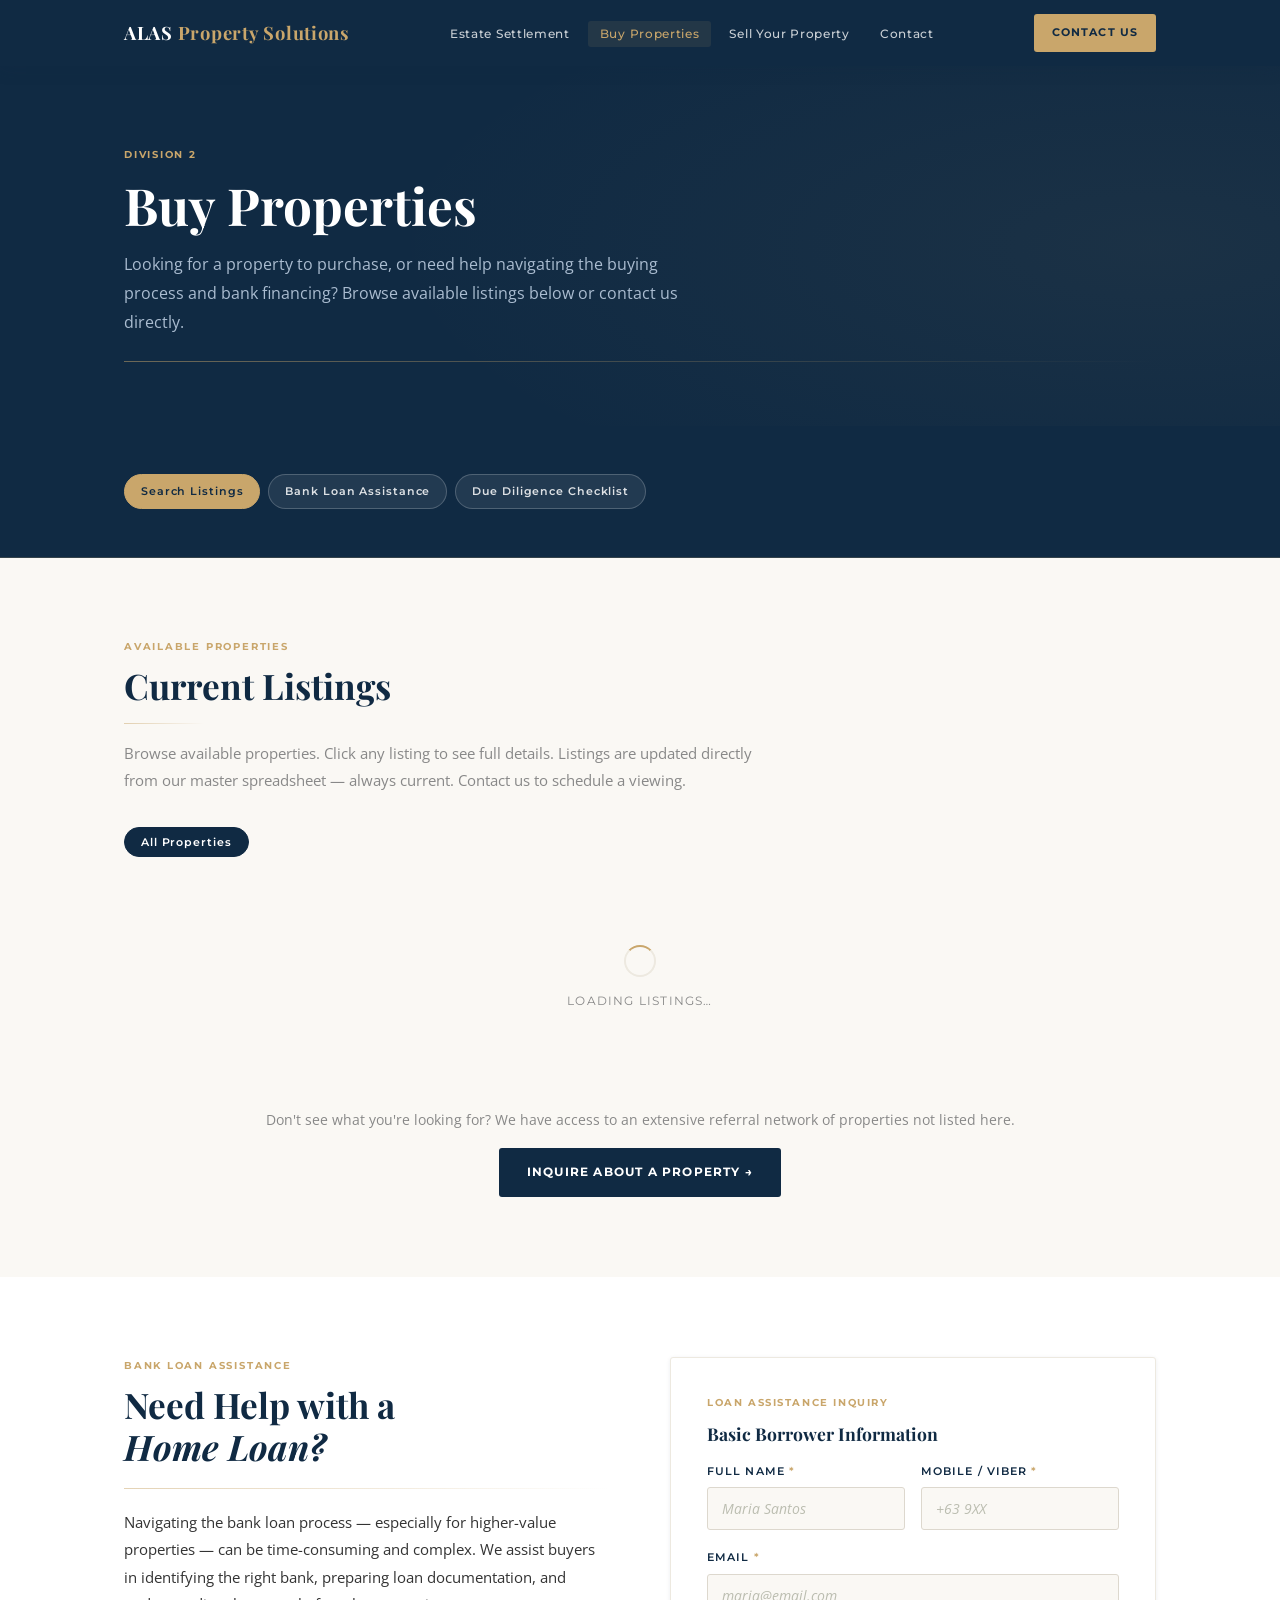
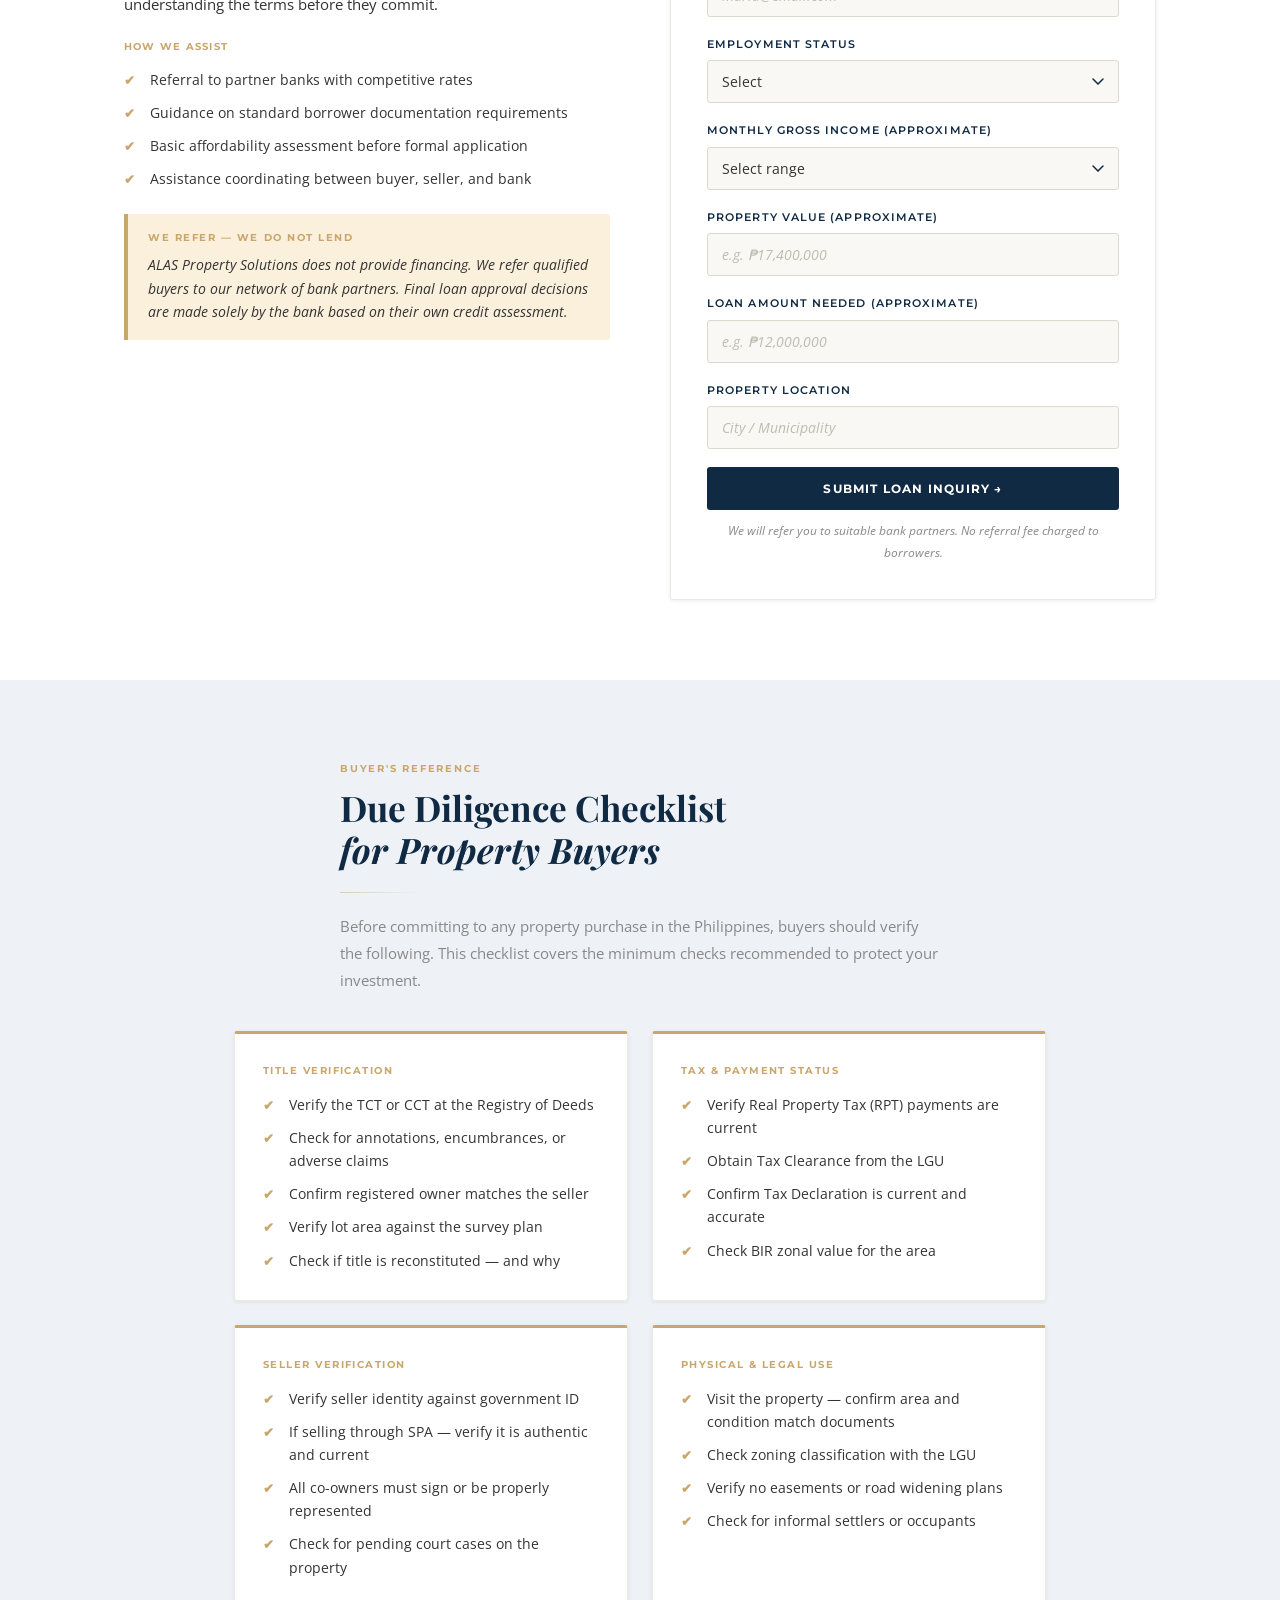
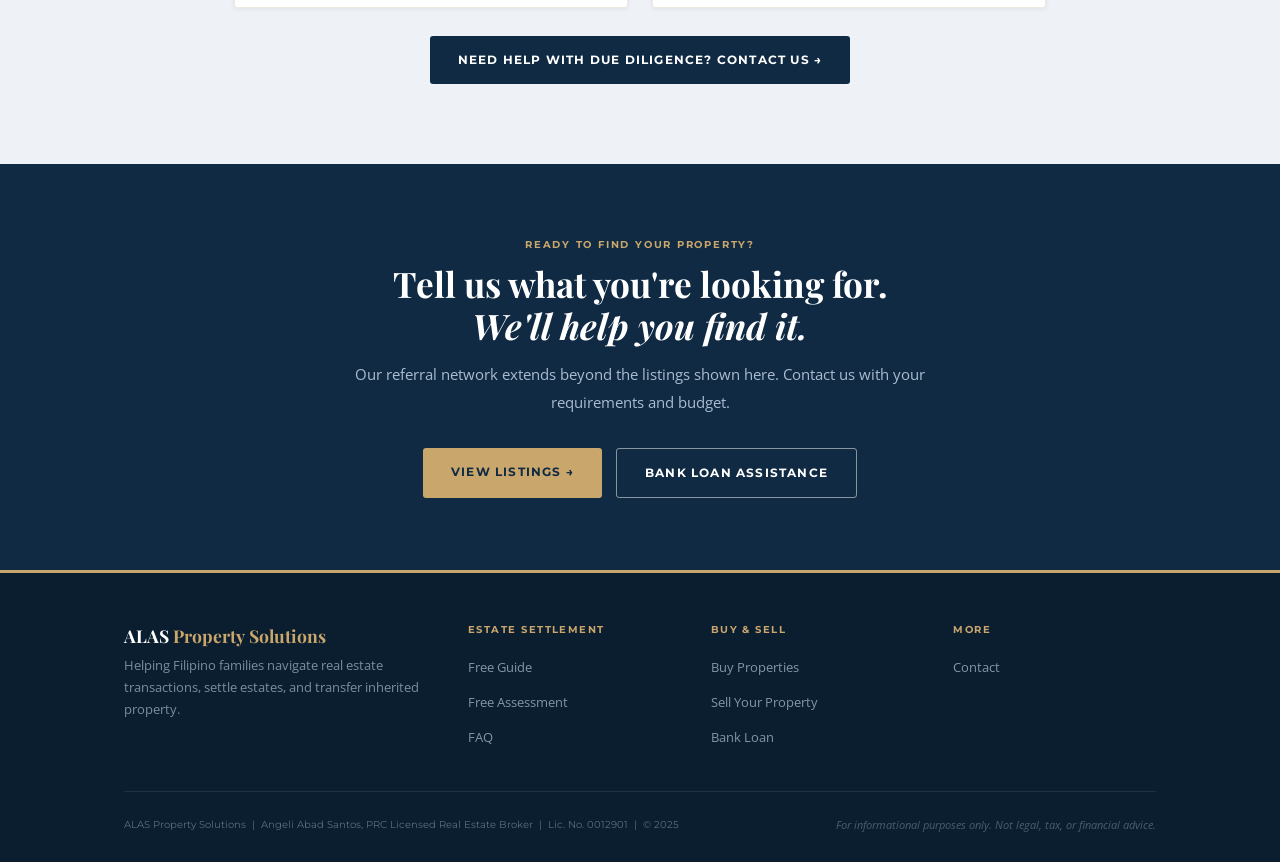
==== commit a717d76e: "Update buy-properties.html" ====
--- a/buy-properties.html
+++ b/buy-properties.html
@@ -341,7 +341,7 @@
 // ══════════════════════════════════════════════════════
 const SHEET_ID   = '1cZrtdy9DOA8JxHDTeMJYgE4w4Do30w3MtXEnVg93g4k';
 const SHEET_NAME = 'Listings';
-
+https://docs.google.com/spreadsheets/d/e/2PACX-1vQP-nOy58cNFmaRsIWhczwDTYBc7NwDum5SptZg8TWzFD5462X1Jkfx33KcnTzCJKqU5jWq_yiN8ZQ8/pub?gid=445509934&single=true&output=csv
 const TYPE_MAP = {
   'townhouse':'house','house and lot':'house','house':'house',
   'condominium':'condo','condo':'condo',
@@ -367,7 +367,7 @@
 
 // ── FETCH — uses CSV export (only needs Sheet shared as "Anyone with link") ──
 async function loadListings() {
-  const url = `https://docs.google.com/spreadsheets/d/${SHEET_ID}/gviz/tq?tqx=out:csv&sheet=${encodeURIComponent(SHEET_NAME)}`;
+ const url = 'https://docs.google.com/spreadsheets/d/e/2PACX-1vQP-nOy58cNFmaRsIWhczwDTYBc7NwDum5SptZg8TWzFD5462X1Jkfx33KcnTzCJKqU5jWq_yiN8ZQ8/pub?gid=445509934&single=true&output=csv';
   try {
     const res  = await fetch(url);
     if (!res.ok) throw new Error(`HTTP ${res.status} — check Sheet is shared publicly`);
--- a/css/alas.css
+++ b/css/alas.css
@@ -0,0 +1,906 @@
+/* ============================================================
+   ALAS PROPERTY SOLUTIONS — Global Stylesheet
+   Design system: design2.md
+   Fonts: Playfair Display · Montserrat · Open Sans
+   ============================================================ */
+
+@import url('https://fonts.googleapis.com/css2?family=Playfair+Display:ital,wght@0,400;0,600;0,700;1,400;1,600&family=Montserrat:wght@400;500;600;700&family=Open+Sans:ital,wght@0,400;0,600;1,400&display=swap');
+
+/* ── RESET ── */
+*, *::before, *::after { box-sizing: border-box; margin: 0; padding: 0; }
+html { scroll-behavior: smooth; font-size: 16px; }
+img { max-width: 100%; display: block; }
+a { text-decoration: none; color: inherit; }
+button { cursor: pointer; font-family: inherit; }
+
+/* ── TOKENS ── */
+:root {
+  --navy:       #102A43;
+  --navy-mid:   #173a5a;
+  --navy-dark:  #0b1e30;
+  --gold:       #C9A66B;
+  --gold-light: #dfc08e;
+  --gold-pale:  #FAF0DC;
+  --ivory:      #FAF8F4;
+  --steel:      #EEF2F7;
+  --charcoal:   #333333;
+  --grey:       #888888;
+  --steel-blue: #AABCD0;
+  --white:      #FFFFFF;
+  --border:     #DDD8CE;
+  --border-light: #EDE9E0;
+  --green:      #2E7D32;
+  --amber:      #F57F17;
+  --red:        #C62828;
+
+  --font-serif:  'Playfair Display', Georgia, serif;
+  --font-sans:   'Montserrat', Calibri, sans-serif;
+  --font-body:   'Open Sans', Arial, sans-serif;
+
+  --shadow-sm:  0 1px 4px rgba(16,42,67,0.08);
+  --shadow-md:  0 4px 16px rgba(16,42,67,0.12);
+  --shadow-lg:  0 8px 32px rgba(16,42,67,0.16);
+  --radius:     3px;
+  --max-w:      1080px;
+}
+
+/* ── BASE ── */
+body {
+  font-family: var(--font-body);
+  font-size: 1rem;
+  line-height: 1.7;
+  color: var(--charcoal);
+  background: var(--ivory);
+}
+
+/* ── TYPOGRAPHY ── */
+h1, h2, h3, h4 { font-family: var(--font-serif); font-weight: 700; line-height: 1.2; color: var(--navy); }
+h1 { font-size: clamp(2rem, 4.5vw, 3.2rem); }
+h2 { font-size: clamp(1.5rem, 3vw, 2.2rem); }
+h3 { font-size: clamp(1.1rem, 2vw, 1.4rem); }
+h4 { font-size: 1.05rem; font-weight: 600; }
+p  { color: var(--charcoal); font-size: 0.95rem; line-height: 1.8; }
+
+.eyebrow {
+  font-family: var(--font-sans);
+  font-size: 0.62rem;
+  font-weight: 700;
+  letter-spacing: 0.18em;
+  text-transform: uppercase;
+  color: var(--gold);
+  display: block;
+  margin-bottom: 10px;
+}
+.pull-quote {
+  font-family: var(--font-serif);
+  font-size: 1.05rem;
+  font-style: italic;
+  color: var(--gold);
+  line-height: 1.65;
+  margin-bottom: 24px;
+}
+.gold-rule {
+  height: 1px;
+  background: linear-gradient(to right, var(--gold), transparent);
+  margin: 20px 0;
+  opacity: 0.5;
+}
+
+/* ── LAYOUT ── */
+.container { max-width: var(--max-w); margin: 0 auto; padding: 0 24px; }
+.section    { padding: 80px 0; }
+.section-sm { padding: 48px 0; }
+.section-lg { padding: 100px 0; }
+
+/* ── NAV ── */
+.site-nav {
+  background: var(--navy);
+  position: sticky;
+  top: 0;
+  z-index: 200;
+  box-shadow: 0 2px 16px rgba(16,42,67,0.22);
+}
+.nav-inner {
+  display: flex;
+  align-items: center;
+  justify-content: space-between;
+  height: 66px;
+  max-width: var(--max-w);
+  margin: 0 auto;
+  padding: 0 24px;
+}
+.nav-logo { display: flex; flex-direction: column; gap: 1px; }
+.nav-logo-name {
+  font-family: var(--font-serif);
+  font-size: 1.15rem;
+  font-weight: 700;
+  color: var(--white);
+  letter-spacing: 0.04em;
+}
+.nav-logo-name span { color: var(--gold); }
+.nav-logo-tag {
+  font-family: var(--font-sans);
+  font-size: 0.55rem;
+  font-weight: 500;
+  letter-spacing: 0.14em;
+  text-transform: uppercase;
+  color: var(--steel-blue);
+}
+.nav-links {
+  display: flex;
+  align-items: center;
+  gap: 6px;
+  list-style: none;
+}
+.nav-links a {
+  font-family: var(--font-sans);
+  font-size: 0.72rem;
+  font-weight: 500;
+  letter-spacing: 0.06em;
+  color: rgba(255,255,255,0.78);
+  padding: 6px 12px;
+  border-radius: var(--radius);
+  transition: color 0.2s, background 0.2s;
+  white-space: nowrap;
+}
+.nav-links a:hover, .nav-links a.active {
+  color: var(--gold);
+  background: rgba(201,166,107,0.1);
+}
+.nav-cta-btn {
+  font-family: var(--font-sans);
+  font-size: 0.7rem;
+  font-weight: 700;
+  letter-spacing: 0.1em;
+  text-transform: uppercase;
+  background: var(--gold);
+  color: var(--navy);
+  padding: 9px 18px;
+  border: none;
+  border-radius: var(--radius);
+  transition: background 0.2s;
+  white-space: nowrap;
+}
+.nav-cta-btn:hover { background: var(--gold-light); }
+.hamburger {
+  display: none;
+  flex-direction: column;
+  gap: 5px;
+  background: none;
+  border: none;
+  padding: 6px;
+}
+.hamburger span {
+  display: block;
+  width: 22px;
+  height: 2px;
+  background: var(--white);
+  border-radius: 1px;
+  transition: all 0.3s;
+}
+.mobile-menu {
+  display: none;
+  background: var(--navy-dark);
+  padding: 16px 24px 24px;
+  border-top: 1px solid rgba(201,166,107,0.15);
+}
+.mobile-menu.open { display: block; }
+.mobile-menu a {
+  display: block;
+  font-family: var(--font-sans);
+  font-size: 0.85rem;
+  font-weight: 500;
+  color: rgba(255,255,255,0.8);
+  padding: 10px 0;
+  border-bottom: 1px solid rgba(255,255,255,0.06);
+}
+.mobile-menu a:hover { color: var(--gold); }
+
+/* ── BUTTONS ── */
+.btn {
+  display: inline-block;
+  font-family: var(--font-sans);
+  font-size: 0.75rem;
+  font-weight: 700;
+  letter-spacing: 0.1em;
+  text-transform: uppercase;
+  padding: 14px 28px;
+  border-radius: var(--radius);
+  border: none;
+  transition: all 0.2s;
+  cursor: pointer;
+  text-align: center;
+}
+.btn-primary   { background: var(--navy); color: var(--white); }
+.btn-primary:hover { background: var(--navy-mid); }
+.btn-gold      { background: var(--gold); color: var(--navy); }
+.btn-gold:hover { background: var(--gold-light); }
+.btn-outline   { background: transparent; color: var(--gold); border: 1.5px solid var(--gold); }
+.btn-outline:hover { background: var(--gold-pale); }
+.btn-outline-white { background: transparent; color: var(--white); border: 1.5px solid rgba(255,255,255,0.5); }
+.btn-outline-white:hover { border-color: var(--gold); color: var(--gold); }
+.btn-sm { padding: 10px 20px; font-size: 0.68rem; }
+
+/* ── HERO ── */
+.hero {
+  background: var(--navy);
+  min-height: 88vh;
+  display: flex;
+  align-items: flex-end;
+  padding-bottom: 80px;
+  position: relative;
+  overflow: hidden;
+}
+.hero::before {
+  content: '';
+  position: absolute;
+  inset: 0;
+  background: radial-gradient(ellipse 70% 80% at 80% 40%, rgba(201,166,107,0.07), transparent),
+              radial-gradient(ellipse 40% 60% at 10% 80%, rgba(201,166,107,0.04), transparent);
+}
+.hero-grid {
+  display: grid;
+  grid-template-columns: 1fr 1fr;
+  gap: 60px;
+  align-items: end;
+  position: relative;
+  z-index: 2;
+}
+.hero-label {
+  font-family: var(--font-sans);
+  font-size: 0.62rem;
+  font-weight: 700;
+  letter-spacing: 0.2em;
+  text-transform: uppercase;
+  color: var(--gold);
+  margin-bottom: 18px;
+}
+.hero h1 { color: var(--white); margin-bottom: 14px; }
+.hero h1 em { font-style: italic; color: var(--gold); }
+.hero-sub {
+  font-family: var(--font-body);
+  font-size: 0.95rem;
+  color: var(--steel-blue);
+  line-height: 1.8;
+  margin-bottom: 32px;
+  max-width: 480px;
+}
+.hero-qualifier {
+  font-family: var(--font-sans);
+  font-size: 0.68rem;
+  font-weight: 500;
+  color: rgba(170,188,208,0.7);
+  letter-spacing: 0.06em;
+  margin-bottom: 28px;
+  padding: 8px 14px;
+  border-left: 2px solid rgba(201,166,107,0.4);
+  font-style: italic;
+}
+.hero-ctas { display: flex; gap: 12px; flex-wrap: wrap; }
+.hero-stats {
+  display: grid;
+  grid-template-columns: 1fr 1fr;
+  gap: 2px;
+}
+.stat-card {
+  background: rgba(255,255,255,0.04);
+  border: 1px solid rgba(201,166,107,0.12);
+  padding: 24px 20px;
+}
+.stat-num {
+  font-family: var(--font-serif);
+  font-size: 2.2rem;
+  font-weight: 700;
+  color: var(--gold);
+  line-height: 1;
+  margin-bottom: 6px;
+}
+.stat-label {
+  font-family: var(--font-sans);
+  font-size: 0.68rem;
+  font-weight: 500;
+  letter-spacing: 0.1em;
+  text-transform: uppercase;
+  color: var(--steel-blue);
+}
+.stat-desc {
+  font-family: var(--font-body);
+  font-size: 0.78rem;
+  color: rgba(170,188,208,0.7);
+  margin-top: 4px;
+  line-height: 1.5;
+}
+
+/* ── DIVISION CARDS (Homepage) ── */
+.divisions { background: var(--white); }
+.div-grid {
+  display: grid;
+  grid-template-columns: repeat(3, 1fr);
+  gap: 2px;
+  margin-top: 48px;
+}
+.div-card {
+  background: var(--ivory);
+  padding: 36px 28px;
+  border-top: 3px solid transparent;
+  transition: border-color 0.2s, background 0.2s;
+  display: flex;
+  flex-direction: column;
+}
+.div-card:hover { border-top-color: var(--gold); background: var(--gold-pale); }
+.div-icon {
+  font-size: 1.6rem;
+  margin-bottom: 16px;
+  display: block;
+}
+.div-card h3 { margin-bottom: 10px; font-size: 1.1rem; }
+.div-card p  { font-size: 0.85rem; color: var(--grey); line-height: 1.7; flex: 1; margin-bottom: 20px; }
+.div-links { list-style: none; margin-bottom: 24px; display: flex; flex-direction: column; gap: 6px; }
+.div-links li {
+  font-family: var(--font-body);
+  font-size: 0.8rem;
+  color: var(--charcoal);
+  padding-left: 16px;
+  position: relative;
+  line-height: 1.5;
+}
+.div-links li::before { content: '—'; position: absolute; left: 0; color: var(--gold); font-size: 0.75rem; }
+
+/* ── INSIGHT BOX ── */
+.insight-box {
+  display: flex;
+  border-radius: 0 var(--radius) var(--radius) 0;
+  overflow: hidden;
+  margin: 24px 0;
+}
+.insight-strip { width: 4px; background: var(--gold); flex-shrink: 0; }
+.insight-body  { background: var(--gold-pale); padding: 16px 20px; flex: 1; }
+.insight-label {
+  font-family: var(--font-sans);
+  font-size: 0.6rem;
+  font-weight: 700;
+  letter-spacing: 0.16em;
+  text-transform: uppercase;
+  color: var(--gold);
+  margin-bottom: 6px;
+}
+.insight-body p {
+  font-style: italic;
+  font-size: 0.88rem;
+  color: var(--charcoal);
+  margin: 0;
+  line-height: 1.7;
+}
+
+/* ── CHECKLIST ── */
+.checklist { list-style: none; display: flex; flex-direction: column; gap: 10px; }
+.checklist li {
+  font-family: var(--font-body);
+  font-size: 0.9rem;
+  color: var(--charcoal);
+  padding-left: 26px;
+  position: relative;
+  line-height: 1.6;
+}
+.checklist li::before {
+  content: '✔';
+  position: absolute;
+  left: 0;
+  color: var(--gold);
+  font-weight: 700;
+  font-size: 0.8rem;
+  top: 2px;
+}
+
+/* ── CTA SECTION ── */
+.cta-section { background: var(--navy); padding: 72px 0; }
+.cta-inner { text-align: center; max-width: 620px; margin: 0 auto; }
+.cta-section h2 { color: var(--white); margin-bottom: 14px; }
+.cta-section p  { color: var(--steel-blue); margin-bottom: 32px; font-size: 0.95rem; }
+.cta-pair { display: flex; gap: 14px; justify-content: center; flex-wrap: wrap; }
+
+/* ── PAGE HERO (inner pages) ── */
+.page-hero {
+  background: var(--navy);
+  padding: 80px 0 64px;
+  position: relative;
+  overflow: hidden;
+}
+.page-hero::before {
+  content: '';
+  position: absolute;
+  inset: 0;
+  background: radial-gradient(ellipse 60% 80% at 90% 50%, rgba(201,166,107,0.06), transparent);
+}
+.page-hero-inner { position: relative; z-index: 2; }
+.page-hero .eyebrow { margin-bottom: 12px; }
+.page-hero h1 { color: var(--white); margin-bottom: 14px; max-width: 680px; }
+.page-hero h1 em { color: var(--gold); font-style: italic; }
+.page-hero .sub {
+  font-size: 1rem;
+  color: var(--steel-blue);
+  max-width: 580px;
+  line-height: 1.8;
+  font-family: var(--font-body);
+}
+.page-hero .gold-rule { margin: 24px 0 0; width: 100%; }
+
+/* ── STEP PROCESS ── */
+.steps { display: flex; flex-direction: column; gap: 0; }
+.step-item {
+  display: grid;
+  grid-template-columns: 80px 1fr;
+  gap: 0;
+  position: relative;
+}
+.step-item:not(:last-child)::after {
+  content: '';
+  position: absolute;
+  left: 38px;
+  top: 60px;
+  bottom: 0;
+  width: 1px;
+  background: var(--border);
+}
+.step-num-col { display: flex; flex-direction: column; align-items: center; padding-top: 4px; }
+.step-circle {
+  width: 40px;
+  height: 40px;
+  border-radius: 50%;
+  background: var(--navy);
+  color: var(--white);
+  font-family: var(--font-sans);
+  font-size: 0.8rem;
+  font-weight: 700;
+  display: flex;
+  align-items: center;
+  justify-content: center;
+  flex-shrink: 0;
+  position: relative;
+  z-index: 1;
+}
+.step-body { padding: 0 0 40px 24px; }
+.step-body h4 { color: var(--navy); margin-bottom: 6px; font-size: 1rem; }
+.step-body p  { font-size: 0.88rem; color: var(--charcoal); }
+
+/* ── FAQ ── */
+.faq-list { display: flex; flex-direction: column; gap: 2px; }
+.faq-item {
+  background: var(--white);
+  border: 1px solid var(--border-light);
+  border-radius: var(--radius);
+  overflow: hidden;
+}
+.faq-q {
+  width: 100%;
+  background: none;
+  border: none;
+  padding: 18px 20px;
+  text-align: left;
+  display: flex;
+  justify-content: space-between;
+  align-items: center;
+  gap: 16px;
+  cursor: pointer;
+  font-family: var(--font-sans);
+  font-size: 0.88rem;
+  font-weight: 600;
+  color: var(--navy);
+  line-height: 1.4;
+  transition: background 0.15s;
+}
+.faq-q:hover { background: var(--gold-pale); }
+.faq-q .faq-icon {
+  width: 22px;
+  height: 22px;
+  border-radius: 50%;
+  background: var(--navy);
+  color: var(--white);
+  font-size: 0.9rem;
+  display: flex;
+  align-items: center;
+  justify-content: center;
+  flex-shrink: 0;
+  transition: background 0.2s, transform 0.2s;
+}
+.faq-item.open .faq-icon { background: var(--gold); transform: rotate(45deg); }
+.faq-a {
+  display: none;
+  padding: 0 20px 18px;
+  font-size: 0.88rem;
+  color: var(--charcoal);
+  line-height: 1.75;
+  border-top: 1px solid var(--border-light);
+}
+.faq-item.open .faq-a { display: block; }
+
+/* ── FORMS ── */
+.form-card {
+  background: var(--white);
+  border: 1px solid var(--border-light);
+  border-radius: var(--radius);
+  padding: 36px;
+  box-shadow: var(--shadow-sm);
+}
+.form-group { margin-bottom: 18px; }
+.form-group label {
+  display: block;
+  font-family: var(--font-sans);
+  font-size: 0.68rem;
+  font-weight: 600;
+  text-transform: uppercase;
+  letter-spacing: 0.1em;
+  color: var(--navy);
+  margin-bottom: 7px;
+}
+.form-group input,
+.form-group select,
+.form-group textarea {
+  width: 100%;
+  background: var(--ivory);
+  border: 1px solid var(--border);
+  color: var(--charcoal);
+  font-family: var(--font-body);
+  font-size: 0.9rem;
+  padding: 11px 14px;
+  border-radius: var(--radius);
+  outline: none;
+  transition: border-color 0.2s, box-shadow 0.2s;
+  -webkit-appearance: none;
+  appearance: none;
+}
+.form-group input::placeholder,
+.form-group textarea::placeholder { color: #BBBDB0; font-style: italic; }
+.form-group input:focus,
+.form-group select:focus,
+.form-group textarea:focus {
+  border-color: var(--navy);
+  box-shadow: 0 0 0 3px rgba(16,42,67,0.07);
+}
+.form-group select {
+  background-image: url("data:image/svg+xml,%3Csvg xmlns='http://www.w3.org/2000/svg' width='12' height='7'%3E%3Cpath d='M1 1l5 5 5-5' stroke='%23102A43' stroke-width='1.5' fill='none' stroke-linecap='round'/%3E%3C/svg%3E");
+  background-repeat: no-repeat;
+  background-position: right 14px center;
+  padding-right: 36px;
+}
+.form-group textarea { resize: vertical; min-height: 100px; line-height: 1.6; }
+.form-row-2 { display: grid; grid-template-columns: 1fr 1fr; gap: 16px; }
+.form-note {
+  font-size: 0.75rem;
+  color: var(--grey);
+  font-style: italic;
+  text-align: center;
+  margin-top: 10px;
+}
+
+/* ── LISTING CARDS ── */
+.listing-grid {
+  display: grid;
+  grid-template-columns: repeat(auto-fill, minmax(300px, 1fr));
+  gap: 20px;
+  margin-top: 32px;
+}
+.listing-card {
+  background: var(--white);
+  border: 1px solid var(--border-light);
+  border-radius: var(--radius);
+  overflow: hidden;
+  transition: box-shadow 0.2s, transform 0.2s;
+  display: flex;
+  flex-direction: column;
+}
+.listing-card:hover { box-shadow: var(--shadow-md); transform: translateY(-2px); }
+.listing-img {
+  aspect-ratio: 16/9;
+  background: var(--steel);
+  display: flex;
+  align-items: center;
+  justify-content: center;
+  color: var(--grey);
+  font-size: 0.75rem;
+  font-family: var(--font-sans);
+  letter-spacing: 0.1em;
+  text-transform: uppercase;
+  position: relative;
+  overflow: hidden;
+}
+.listing-tag {
+  position: absolute;
+  top: 12px;
+  left: 12px;
+  font-family: var(--font-sans);
+  font-size: 0.6rem;
+  font-weight: 700;
+  letter-spacing: 0.1em;
+  text-transform: uppercase;
+  padding: 3px 8px;
+  border-radius: 2px;
+}
+.tag-sale { background: var(--navy); color: var(--white); }
+.tag-rent { background: var(--gold); color: var(--navy); }
+.listing-body { padding: 20px; flex: 1; display: flex; flex-direction: column; }
+.listing-type {
+  font-family: var(--font-sans);
+  font-size: 0.62rem;
+  font-weight: 600;
+  letter-spacing: 0.12em;
+  text-transform: uppercase;
+  color: var(--gold);
+  margin-bottom: 6px;
+}
+.listing-body h4 { font-size: 0.95rem; margin-bottom: 6px; color: var(--navy); }
+.listing-location {
+  font-size: 0.8rem;
+  color: var(--grey);
+  margin-bottom: 12px;
+}
+.listing-price {
+  font-family: var(--font-serif);
+  font-size: 1.2rem;
+  font-weight: 700;
+  color: var(--navy);
+  margin-top: auto;
+  padding-top: 12px;
+  border-top: 1px solid var(--border-light);
+}
+.listing-filters {
+  display: flex;
+  gap: 8px;
+  flex-wrap: wrap;
+  margin-bottom: 28px;
+}
+.filter-btn {
+  font-family: var(--font-sans);
+  font-size: 0.7rem;
+  font-weight: 600;
+  letter-spacing: 0.08em;
+  padding: 7px 16px;
+  border: 1.5px solid var(--border);
+  background: var(--white);
+  color: var(--charcoal);
+  border-radius: 24px;
+  cursor: pointer;
+  transition: all 0.15s;
+}
+.filter-btn:hover, .filter-btn.active {
+  background: var(--navy);
+  color: var(--white);
+  border-color: var(--navy);
+}
+
+/* ── CREDENTIALS BLOCK ── */
+.creds-block {
+  background: var(--navy);
+  padding: 40px 44px;
+  border-radius: var(--radius);
+  position: relative;
+  overflow: hidden;
+}
+.creds-block::before {
+  content: '';
+  position: absolute;
+  top: 0; left: 0; right: 0;
+  height: 3px;
+  background: var(--gold);
+}
+.creds-name {
+  font-family: var(--font-serif);
+  font-size: 1.3rem;
+  font-weight: 700;
+  color: var(--white);
+  margin-bottom: 4px;
+}
+.creds-title {
+  font-family: var(--font-sans);
+  font-size: 0.65rem;
+  font-weight: 600;
+  letter-spacing: 0.14em;
+  text-transform: uppercase;
+  color: var(--gold);
+  margin-bottom: 18px;
+}
+.creds-list { list-style: none; display: flex; flex-direction: column; gap: 8px; }
+.creds-list li {
+  font-family: var(--font-body);
+  font-size: 0.88rem;
+  color: rgba(250,248,244,0.8);
+  padding-left: 20px;
+  position: relative;
+  line-height: 1.5;
+}
+.creds-list li::before { content: '✔'; position: absolute; left: 0; color: var(--gold); font-size: 0.75rem; top: 2px; }
+
+/* ── FOOTER ── */
+.site-footer {
+  background: var(--navy-dark);
+  border-top: 3px solid var(--gold);
+  padding: 48px 0 28px;
+}
+.footer-grid {
+  display: grid;
+  grid-template-columns: 1.5fr 1fr 1fr 1fr;
+  gap: 40px;
+  margin-bottom: 40px;
+}
+.footer-brand .fb-name {
+  font-family: var(--font-serif);
+  font-size: 1.1rem;
+  font-weight: 700;
+  color: var(--white);
+  margin-bottom: 4px;
+}
+.footer-brand .fb-name span { color: var(--gold); }
+.footer-brand .fb-tag {
+  font-family: var(--font-sans);
+  font-size: 0.6rem;
+  letter-spacing: 0.12em;
+  text-transform: uppercase;
+  color: var(--steel-blue);
+  margin-bottom: 14px;
+}
+.footer-brand p {
+  font-size: 0.8rem;
+  color: rgba(170,188,208,0.7);
+  line-height: 1.7;
+  margin-bottom: 0;
+}
+.footer-col h5 {
+  font-family: var(--font-sans);
+  font-size: 0.65rem;
+  font-weight: 700;
+  letter-spacing: 0.14em;
+  text-transform: uppercase;
+  color: var(--gold);
+  margin-bottom: 14px;
+}
+.footer-col ul { list-style: none; display: flex; flex-direction: column; gap: 8px; }
+.footer-col ul li a {
+  font-family: var(--font-body);
+  font-size: 0.8rem;
+  color: rgba(170,188,208,0.75);
+  transition: color 0.2s;
+}
+.footer-col ul li a:hover { color: var(--gold); }
+.footer-bottom {
+  padding-top: 24px;
+  border-top: 1px solid rgba(170,188,208,0.12);
+  display: flex;
+  justify-content: space-between;
+  align-items: flex-start;
+  gap: 20px;
+  flex-wrap: wrap;
+}
+.footer-bottom .fb-left {
+  font-family: var(--font-sans);
+  font-size: 0.65rem;
+  color: rgba(170,188,208,0.5);
+  line-height: 1.7;
+}
+.footer-disclaimer {
+  font-family: var(--font-body);
+  font-size: 0.68rem;
+  font-style: italic;
+  color: rgba(170,188,208,0.4);
+  max-width: 560px;
+  line-height: 1.65;
+}
+
+/* ── SECTION INTROS ── */
+.sec-intro { max-width: 600px; margin: 0 auto 56px; text-align: center; }
+.sec-intro h2 { margin-bottom: 12px; }
+.sec-intro p  { color: var(--grey); }
+.sec-intro .gold-rule { margin: 20px auto; max-width: 80px; }
+
+/* ── CARDS MISC ── */
+.card {
+  background: var(--white);
+  border: 1px solid var(--border-light);
+  border-radius: var(--radius);
+  padding: 28px;
+  box-shadow: var(--shadow-sm);
+}
+.card-gold-top { border-top: 3px solid var(--gold); }
+
+/* ── TAXES / COMPLIANCE ── */
+.law-card {
+  background: var(--white);
+  border: 1px solid var(--border-light);
+  border-left: 3px solid var(--gold);
+  border-radius: 0 var(--radius) var(--radius) 0;
+  padding: 18px 20px;
+  margin-bottom: 10px;
+}
+.law-card .law-ref {
+  font-family: var(--font-sans);
+  font-size: 0.65rem;
+  font-weight: 700;
+  letter-spacing: 0.12em;
+  text-transform: uppercase;
+  color: var(--gold);
+  margin-bottom: 4px;
+}
+.law-card h4 { font-size: 0.92rem; color: var(--navy); margin-bottom: 4px; }
+.law-card p  { font-size: 0.82rem; color: var(--grey); }
+
+/* ── PRODUCT CARD ── */
+.product-card {
+  background: var(--navy);
+  border-radius: var(--radius);
+  padding: 40px 36px;
+  position: relative;
+  overflow: hidden;
+}
+.product-card::before {
+  content: '';
+  position: absolute;
+  top: 0; left: 0; right: 0;
+  height: 3px;
+  background: var(--gold);
+}
+.product-card .pc-label {
+  font-family: var(--font-sans);
+  font-size: 0.6rem;
+  font-weight: 700;
+  letter-spacing: 0.18em;
+  text-transform: uppercase;
+  color: var(--gold);
+  margin-bottom: 12px;
+}
+.product-card h3 { color: var(--white); margin-bottom: 12px; }
+.product-card p  { color: var(--steel-blue); font-size: 0.88rem; margin-bottom: 24px; }
+.product-price {
+  font-family: var(--font-serif);
+  font-size: 2rem;
+  font-weight: 700;
+  color: var(--gold);
+  margin-bottom: 6px;
+}
+.product-price-note {
+  font-family: var(--font-sans);
+  font-size: 0.68rem;
+  color: var(--steel-blue);
+  margin-bottom: 24px;
+}
+
+/* ── UTILS ── */
+.text-center { text-align: center; }
+.text-gold   { color: var(--gold); }
+.text-navy   { color: var(--navy); }
+.text-grey   { color: var(--grey); }
+.mt-8  { margin-top:  8px; }
+.mt-16 { margin-top: 16px; }
+.mt-24 { margin-top: 24px; }
+.mt-32 { margin-top: 32px; }
+.mt-48 { margin-top: 48px; }
+.mb-8  { margin-bottom:  8px; }
+.mb-16 { margin-bottom: 16px; }
+.mb-24 { margin-bottom: 24px; }
+.mb-32 { margin-bottom: 32px; }
+.divider-line {
+  height: 1px;
+  background: var(--border-light);
+  margin: 40px 0;
+}
+
+/* ── RESPONSIVE ── */
+@media (max-width: 900px) {
+  .hero-grid    { grid-template-columns: 1fr; gap: 40px; }
+  .hero-stats   { grid-template-columns: 1fr 1fr; }
+  .div-grid     { grid-template-columns: 1fr; gap: 2px; }
+  .footer-grid  { grid-template-columns: 1fr 1fr; gap: 32px; }
+  .nav-links    { display: none; }
+  .hamburger    { display: flex; }
+  .creds-block  { padding: 28px 24px; }
+}
+@media (max-width: 600px) {
+  .section, .section-lg { padding: 56px 0; }
+  .hero { min-height: auto; padding: 100px 0 56px; }
+  .hero-stats   { grid-template-columns: 1fr 1fr; }
+  .footer-grid  { grid-template-columns: 1fr; gap: 28px; }
+  .form-row-2   { grid-template-columns: 1fr; }
+  .cta-pair     { flex-direction: column; align-items: center; }
+  .page-hero    { padding: 64px 0 48px; }
+}
+@media (prefers-reduced-motion: reduce) {
+  *, *::before, *::after { animation: none !important; transition: none !important; }
+}
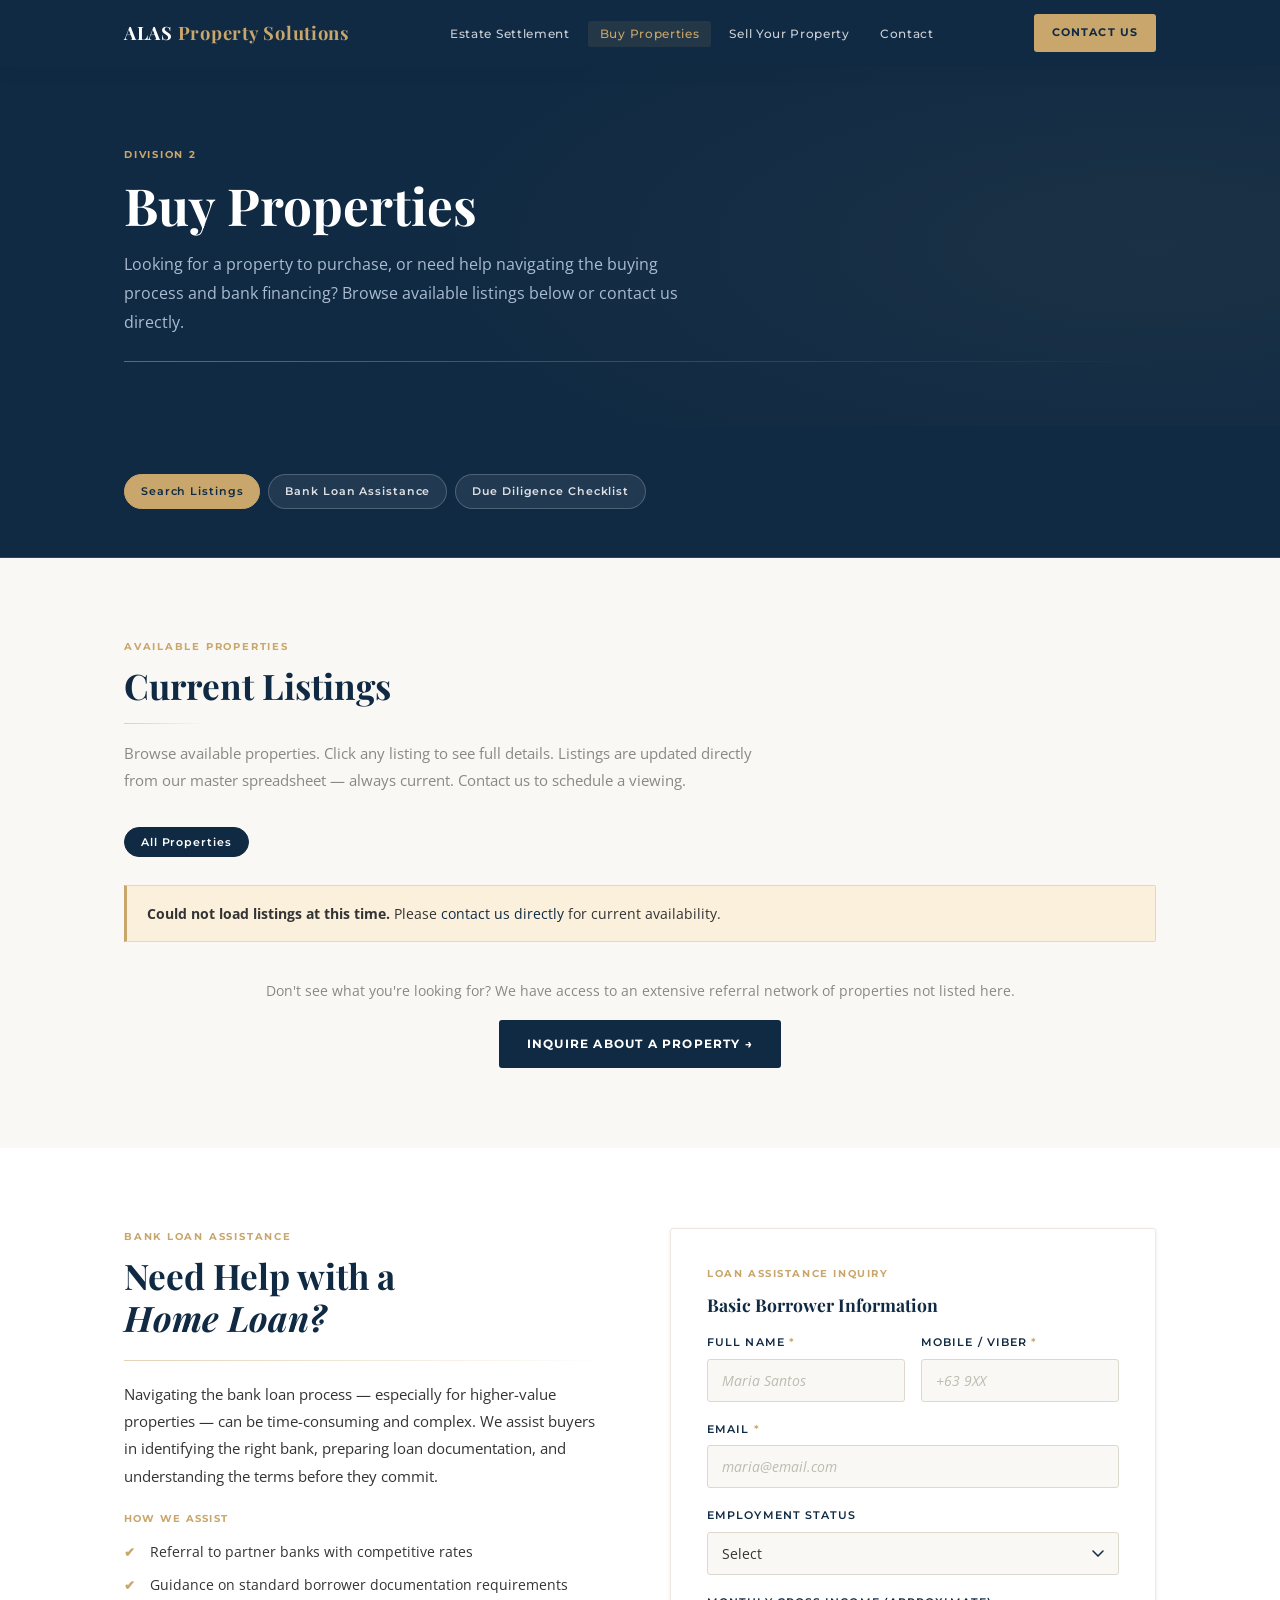
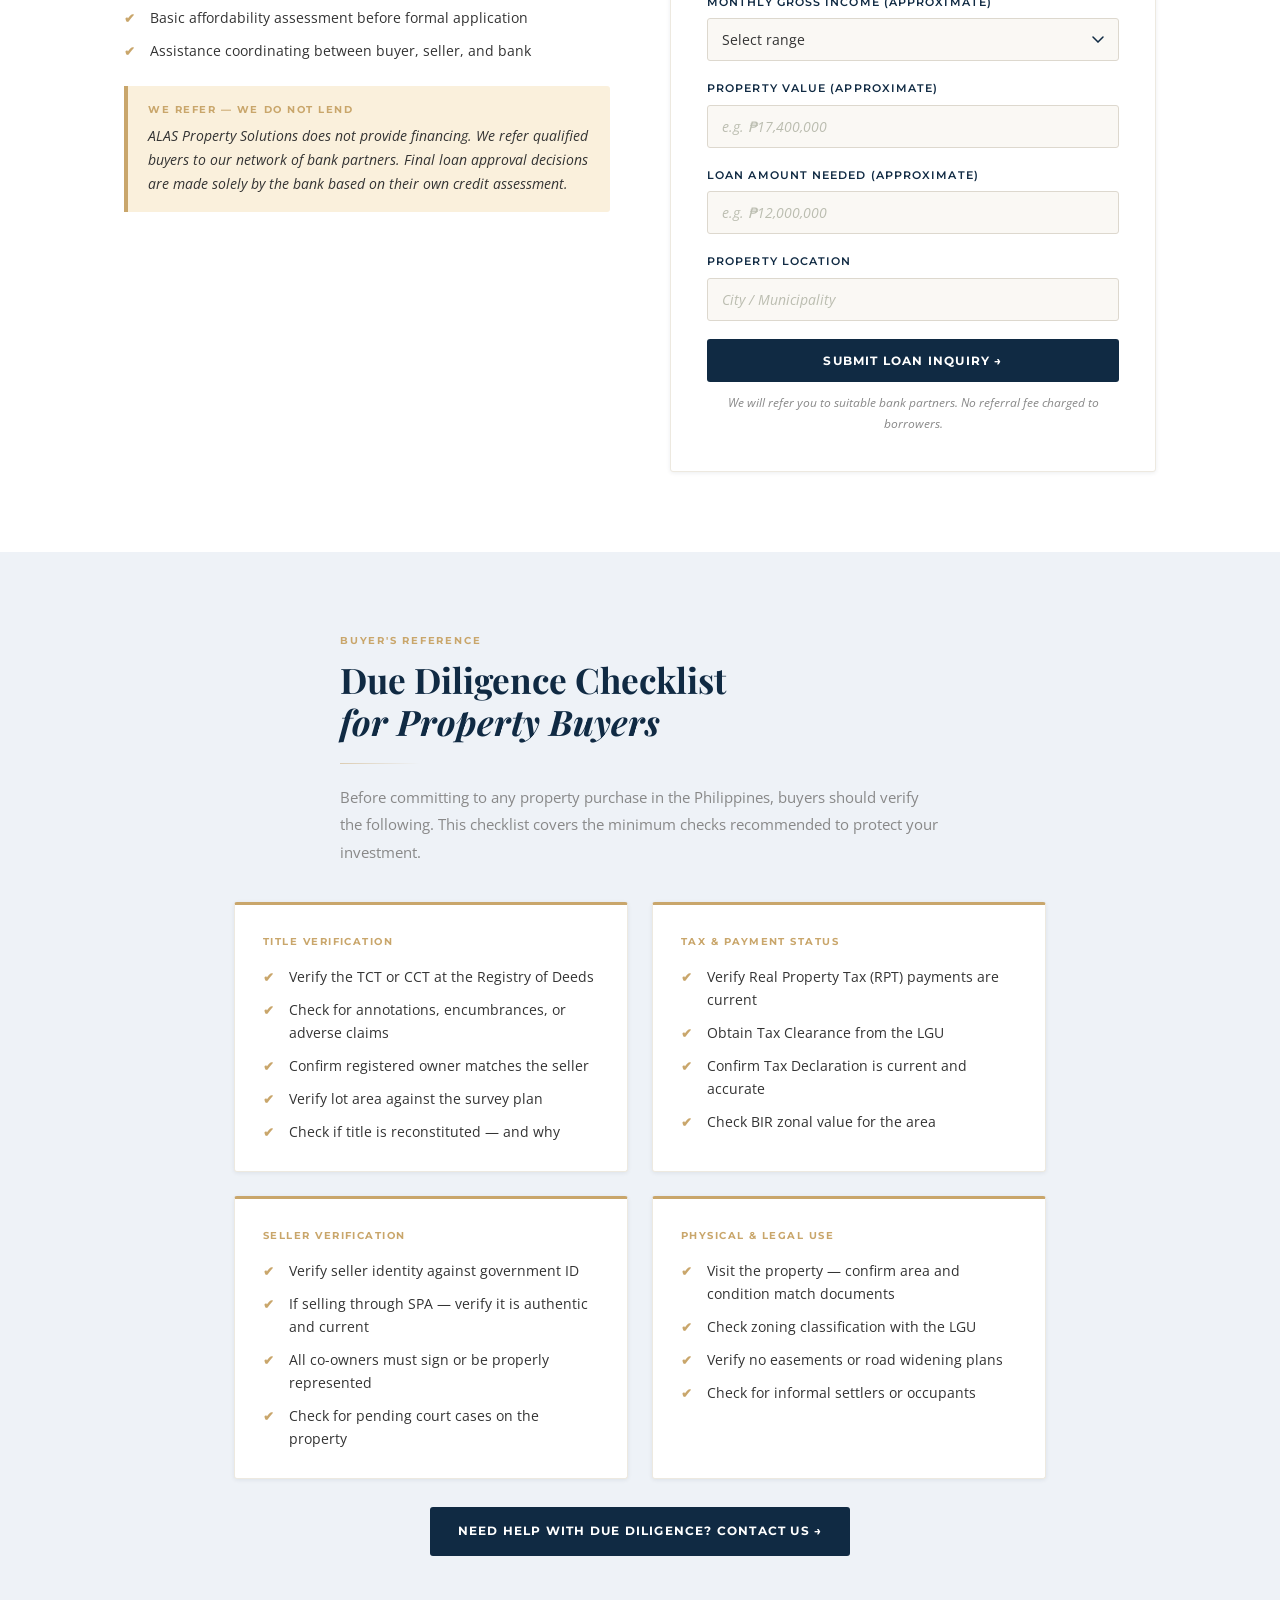
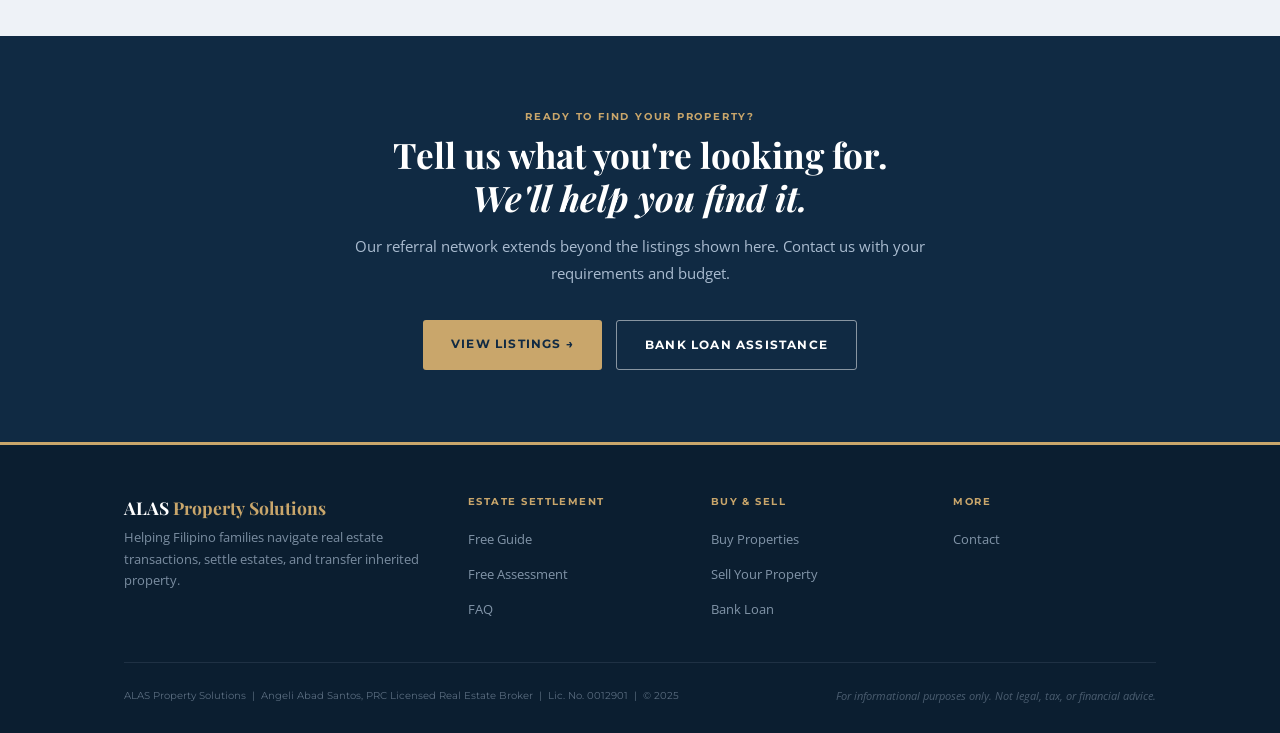
==== commit 12b5b20c: "Update buy-properties.html" ====
--- a/buy-properties.html
+++ b/buy-properties.html
@@ -341,7 +341,6 @@
 // ══════════════════════════════════════════════════════
 const SHEET_ID   = '1cZrtdy9DOA8JxHDTeMJYgE4w4Do30w3MtXEnVg93g4k';
 const SHEET_NAME = 'Listings';
-https://docs.google.com/spreadsheets/d/e/2PACX-1vQP-nOy58cNFmaRsIWhczwDTYBc7NwDum5SptZg8TWzFD5462X1Jkfx33KcnTzCJKqU5jWq_yiN8ZQ8/pub?gid=445509934&single=true&output=csv
 const TYPE_MAP = {
   'townhouse':'house','house and lot':'house','house':'house',
   'condominium':'condo','condo':'condo',
@@ -379,7 +378,7 @@
     const headers = rows[0].map(h => h.trim());
     // NOTE: rows.slice(1) assumes data starts right after headers (row 2).
     // If your Sheet has an extra notes/instructions row, change to rows.slice(2)
-    allListings = rows.slice(1)
+    allListings = rows.slice(2)
       .filter(r => r[0] && r[0].trim())
       .map(r => {
         const obj = {};
